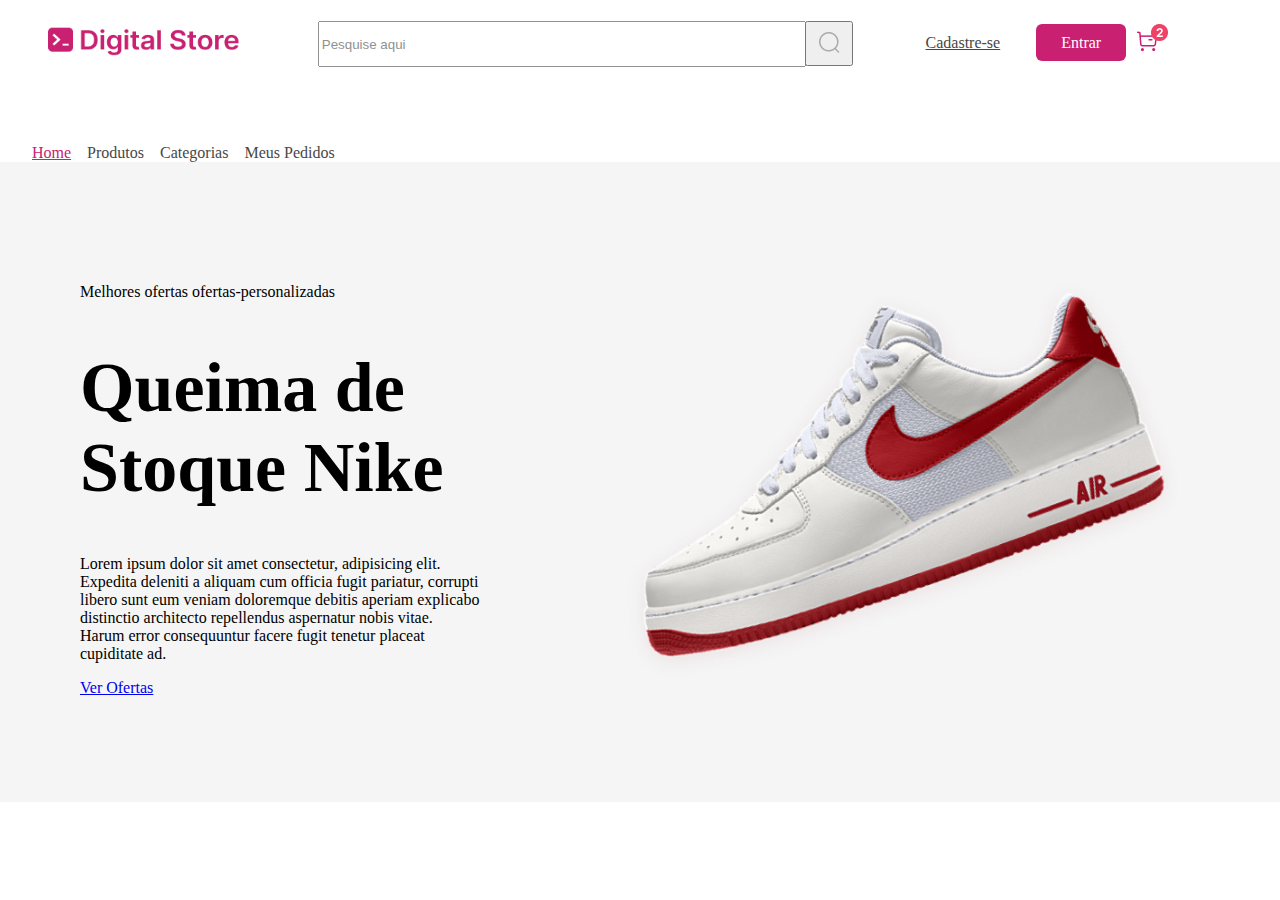
==== index.html @ c4abbe59 "primeiro commit" ====
<!DOCTYPE html>
<html lang="pt-br">
<head>
    <meta charset="UTF-8">
    <meta name="viewport" content="width=device-width, initial-scale=1.0">
    <title>Document</title>
    <link rel="stylesheet" href="style.css">
    <header>
        <section id="section-header">
            <img src="imagens/logo.png" alt="img" id="logo">
          <div id="barra-de-pesquisa">
              <input  id="barra-pesquisa"
              type="text" 
              class="search-bar" 
              placeholder  ="Pesquise aqui" 
              name="search" >
          <button id="btn-lupa" type="submit"><img src="imagens/Search.png" alt="lupa" id="lupa"></button>
          </div>
            <div id="buttons-menu">
                <a href="#" id="menu">Cadastre-se</a>
                <a href="#" id="menuenter">Entrar</a>
            </div>
            <a href="#" id="carrinho-link" target="_blank"><img src="imagens/Group 53581.png" alt="imagemcarrinho" id="imgcarrinho"></a>
        </section>
        <div id="categorias-header">
            <a href="#" id="categoriahome">Home</a>
            <a href="#" id="categorias">Produtos</a>
            <a href="#" id="categorias">Categorias</a>
            <a href="#" id="categorias">Meus Pedidos</a>
        </div>

    </header>
    <main>
       <div id="oferta-completa">
        
           <section id="main-section">
                   <div id="texts-main">
                       <p id="ofertas-personalizadas">Melhores ofertas ofertas-personalizadas</p>
                       <h1 id="Queima-de-estoque">Queima de Stoque Nike </h1>
                       <p id="descricao-queima">
       Lorem ipsum dolor sit amet consectetur, adipisicing elit. Expedita deleniti a aliquam cum officia fugit pariatur, corrupti libero sunt eum veniam doloremque debitis aperiam explicabo distinctio architecto repellendus aspernatur nobis vitae. Harum error consequuntur facere fugit tenetur placeat cupiditate ad.
                       </p>
                       <a href="#" id="link-oferta">Ver Ofertas</a>
                   </div>
               </section>
               <div id="imagem-tenis">
   
                   <img id="img-sapato" src="imagens/White-Sneakers-PNG-Clipart 1 (2).png" alt="img-sapato">
               </div>
       </div>

    </main>
    <footer>

    </footer>

</head>
<body>
    
</body>
</html>
---- style.css ----
body{
    margin: 0%;
    box-sizing: border-box;
    padding: 0%;
}
header{
   background-color:rgba(255, 255, 255, 1);
}
#section-header{
display: flex;
justify-content: space-between;
height: 6rem;
padding-top: 1.5rem;
padding-bottom: 1.5rem;
padding-left: 3rem;
padding-right: 3rem;
}
#logo{
    width: 12rem;
    height: 2rem;
}
#buttons-menu{
position: relative;
top: 10px;
}
#menu{
color: rgba(71, 71, 71, 1);
padding-right:2rem ;
}
#menu:hover{
    text-decoration: underline;
}
#menuenter{
    text-decoration: none;
    color:white;
    background-color: rgba(201, 32, 113, 1);
    padding-top: 10px;
    padding-bottom: 10px;
    padding-left: 25px;
    padding-right: 25px;
    border-radius: 6px;
}
#carrinho-link{
    position: relative;
    right: 4rem;
}
#barra-de-pequisa{
    color:rgba(71, 71, 71, 1);
    opacity: 60%;
}
#barra-pesquisa{
    height: 2.5rem;
    width: 30rem;
  opacity: 0.8;
    position: relative;
    bottom: 8px;
    left: 5px;
    color: rgba(71, 71, 71, 1);
}
#btn-lupa{
    height: 2.8rem;
    width: 3rem;
    position: relative;
    bottom: 3px;
    color: rgba(71, 71, 71, 1);
}
#categorias-header{
display: flex;
justify-content: flex-start;
padding-left: 2rem;
}
#categorias{
    padding-left: 1rem;
    text-decoration: none;
    color: rgba(71, 71, 71, 1);
}
#categorias:hover{
    text-decoration: underline;
}
#categoriahome{
    color: rgba(201, 32, 113, 1);
    text-shadow: 1px 1px 1px 10px;
}
#oferta-completa{
    background-color: rgba(245, 245, 245, 1);
    display: flex;
    justify-content: space-between;
    align-items: center;
  
}
#main-section{
    
padding-left: 5rem;




}
#texts-main{

}
#ofertas-personalizadas{

}
#Queima-de-estoque{
font-size: 70px;
}
#descricao-queima{

}
#link-oferta{

}
#imagem-tenis{
    display: flex;
    align-items: center;

}
#img-sapato{
    width: 50rem;
    height: 40rem;
   

}
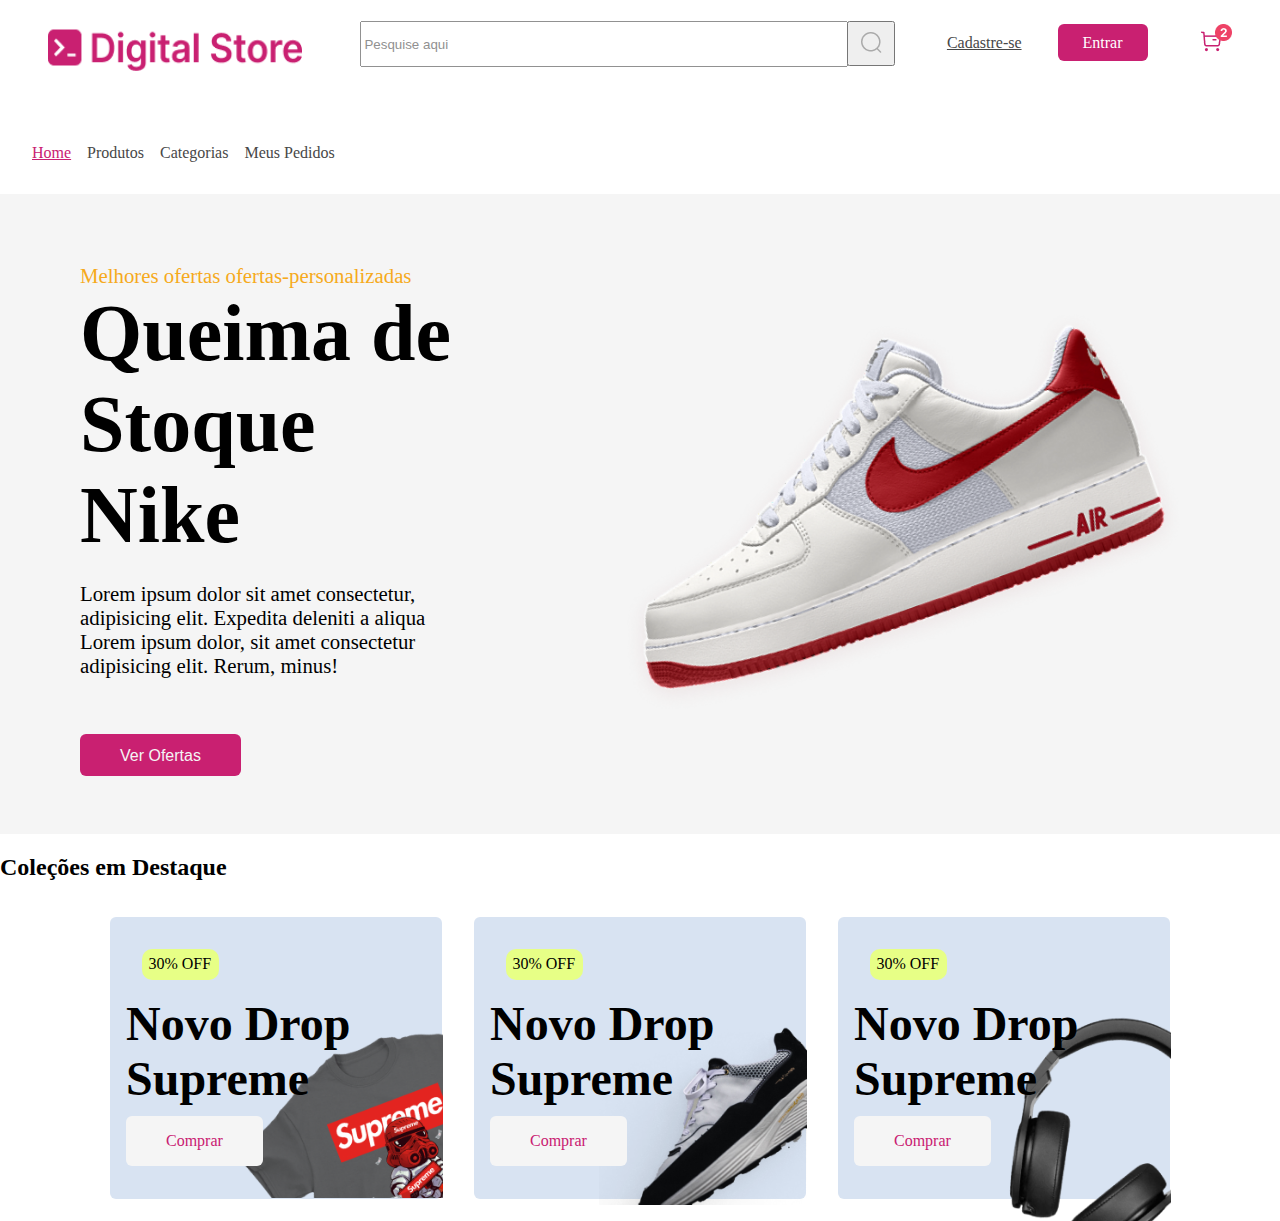
==== commit 0c498b61: "comeceia colecao" ====
--- a/index.html
+++ b/index.html
@@ -38,17 +38,39 @@
                        <p id="ofertas-personalizadas">Melhores ofertas ofertas-personalizadas</p>
                        <h1 id="Queima-de-estoque">Queima de Stoque Nike </h1>
                        <p id="descricao-queima">
-       Lorem ipsum dolor sit amet consectetur, adipisicing elit. Expedita deleniti a aliquam cum officia fugit pariatur, corrupti libero sunt eum veniam doloremque debitis aperiam explicabo distinctio architecto repellendus aspernatur nobis vitae. Harum error consequuntur facere fugit tenetur placeat cupiditate ad.
+       Lorem ipsum dolor sit amet consectetur, adipisicing elit. Expedita deleniti a aliqua Lorem ipsum dolor, sit amet consectetur adipisicing elit. Rerum, minus!
                        </p>
                        <a href="#" id="link-oferta">Ver Ofertas</a>
                    </div>
-               </section>
-               <div id="imagem-tenis">
+                   <div id="imagem-tenis">
+            </section>
    
                    <img id="img-sapato" src="imagens/White-Sneakers-PNG-Clipart 1 (2).png" alt="img-sapato">
                </div>
        </div>
-
+       <h2 id="colecao-em-destaque">Coleções em Destaque</h2>
+       <section id="colecao">
+        <div id="descontos">
+            <div id="tipos-de-roupas">
+                <p id="porc-desconto">30% OFF</p>
+                <h2 id="name-shirt">Novo Drop Supreme</h2>
+                <a href="#" id="comprar">Comprar</a>
+                <img src="imagens/star-wars-storm-trooper-supreme-shirts-supreme-t-shirt-snoopy-clothing-apparel-t-shirt-text-transparent-png-616696 1 (4).png" alt="imagemroupa" id="img-shirt">
+            </div>
+            <div id="tipos-de-roupas">
+                <p id="porc-desconto">30% OFF</p>
+                <h2 id="name-shirt">Novo Drop Supreme</h2>
+                <a href="#" id="comprar">Comprar</a>
+                <img src="imagens/ddd 1 (2).png" alt="imagemroupa" id="img-shirt">
+            </div>
+            <div id="tipos-de-roupas">
+                <p id="porc-desconto">30% OFF</p>
+                <h2 id="name-shirt">Novo Drop Supreme</h2>
+                <a href="#" id="comprar">Comprar</a>
+                <img src="imagens/d9db11953a2d185d37246bb1f500c957 1 (2).png" alt="imagemroupa" id="img-shirt">
+            </div>
+        </div>
+       </section>
     </main>
     <footer>
 
--- a/style.css
+++ b/style.css
@@ -1,7 +1,8 @@
 body{
-    margin: 0%;
+   
     box-sizing: border-box;
     padding: 0%;
+    margin: 0%;
 }
 header{
    background-color:rgba(255, 255, 255, 1);
@@ -16,8 +17,8 @@
 padding-right: 3rem;
 }
 #logo{
-    width: 12rem;
-    height: 2rem;
+    width: 16rem;
+    height: 3rem;
 }
 #buttons-menu{
 position: relative;
@@ -41,8 +42,7 @@
     border-radius: 6px;
 }
 #carrinho-link{
-    position: relative;
-    right: 4rem;
+    
 }
 #barra-de-pequisa{
     color:rgba(71, 71, 71, 1);
@@ -73,6 +73,7 @@
     padding-left: 1rem;
     text-decoration: none;
     color: rgba(71, 71, 71, 1);
+    padding-bottom: 2rem;
 }
 #categorias:hover{
     text-decoration: underline;
@@ -80,45 +81,124 @@
 #categoriahome{
     color: rgba(201, 32, 113, 1);
     text-shadow: 1px 1px 1px 10px;
+    padding-bottom: 2rem;
 }
 #oferta-completa{
     background-color: rgba(245, 245, 245, 1);
     display: flex;
     justify-content: space-between;
     align-items: center;
-  
-}
-#main-section{
-    
+}
+#main-section{ 
 padding-left: 5rem;
-
-
-
-
 }
 #texts-main{
-
 }
 #ofertas-personalizadas{
-
+padding: 0%;
+margin-top: 0%;
+margin-bottom: 0;
+color: rgba(246, 170, 28, 1);
+letter-spacing: 0.75;
+font-size: 1.3rem;
 }
 #Queima-de-estoque{
-font-size: 70px;
+font-size: 5rem;
+padding: 0%;
+margin-top: 0%;
+margin-bottom: 0;
 }
 #descricao-queima{
-
+padding-bottom: 3rem;
+font-size: 1.3rem;
 }
 #link-oferta{
-
+text-decoration: none;
+color: rgba(245, 245, 245, 1);
+background-color: rgba(201, 32, 113, 1);
+padding-top: 0.8rem;
+padding-bottom: 0.8rem;
+padding-left: 2.5rem;
+padding-right: 2.5rem;
+border-radius: 6px;
+font-family:'Franklin Gothic Medium', 'Arial Narrow', Arial, sans-serif;
 }
 #imagem-tenis{
     display: flex;
     align-items: center;
-
 }
 #img-sapato{
     width: 50rem;
     height: 40rem;
-   
-
-}
+}
+#colecao-em-destaque{
+  background-color:rgba(255, 255, 255, 1);;
+ 
+  flex-direction: row;
+  
+
+}
+#colecao{
+display: flex;
+justify-content: center;
+flex-direction: row;
+}
+#descontos{
+    display: flex;
+    justify-content: center;
+
+}
+#tipos-de-roupas{
+    display: flex;
+    justify-content: start;
+    
+    background-color: rgba(216, 227, 242, 1);
+    flex-wrap: wrap;
+    border-radius: 6px;
+    margin: 1rem;
+    padding: 1rem;
+    width: 300px;
+    height: 250px;
+}
+#porc-desconto{
+display: flex;
+justify-content: flex-start;
+margin-left: 1rem;
+width:5vw;
+background-color: rgba(231, 255, 134, 1);
+padding: 0.4rem;
+border-radius: 10px;
+
+
+}
+#name-shirt{
+    margin-top: 0;
+    margin-bottom: 0;
+font-size: 3rem;
+flex-wrap: wrap;
+padding-bottom: 10px;
+z-index: 1;
+}
+#img-shirt{
+display: flex;
+width: 13rem;
+margin: 0%;
+position: relative;
+bottom: 11rem;
+left: 6.8rem;
+z-index: 0;
+}
+#comprar{
+    background-color: rgba(245, 245, 245, 1);
+color: rgba(201, 32, 113, 1);
+padding-top: 1rem;
+padding-bottom: 1rem;
+padding-left: 2.5rem;
+padding-right: 2.5rem;
+border-radius: 6px;
+margin-top: 0;
+text-decoration: none;
+margin: 0%;
+z-index: 1;
+}
+
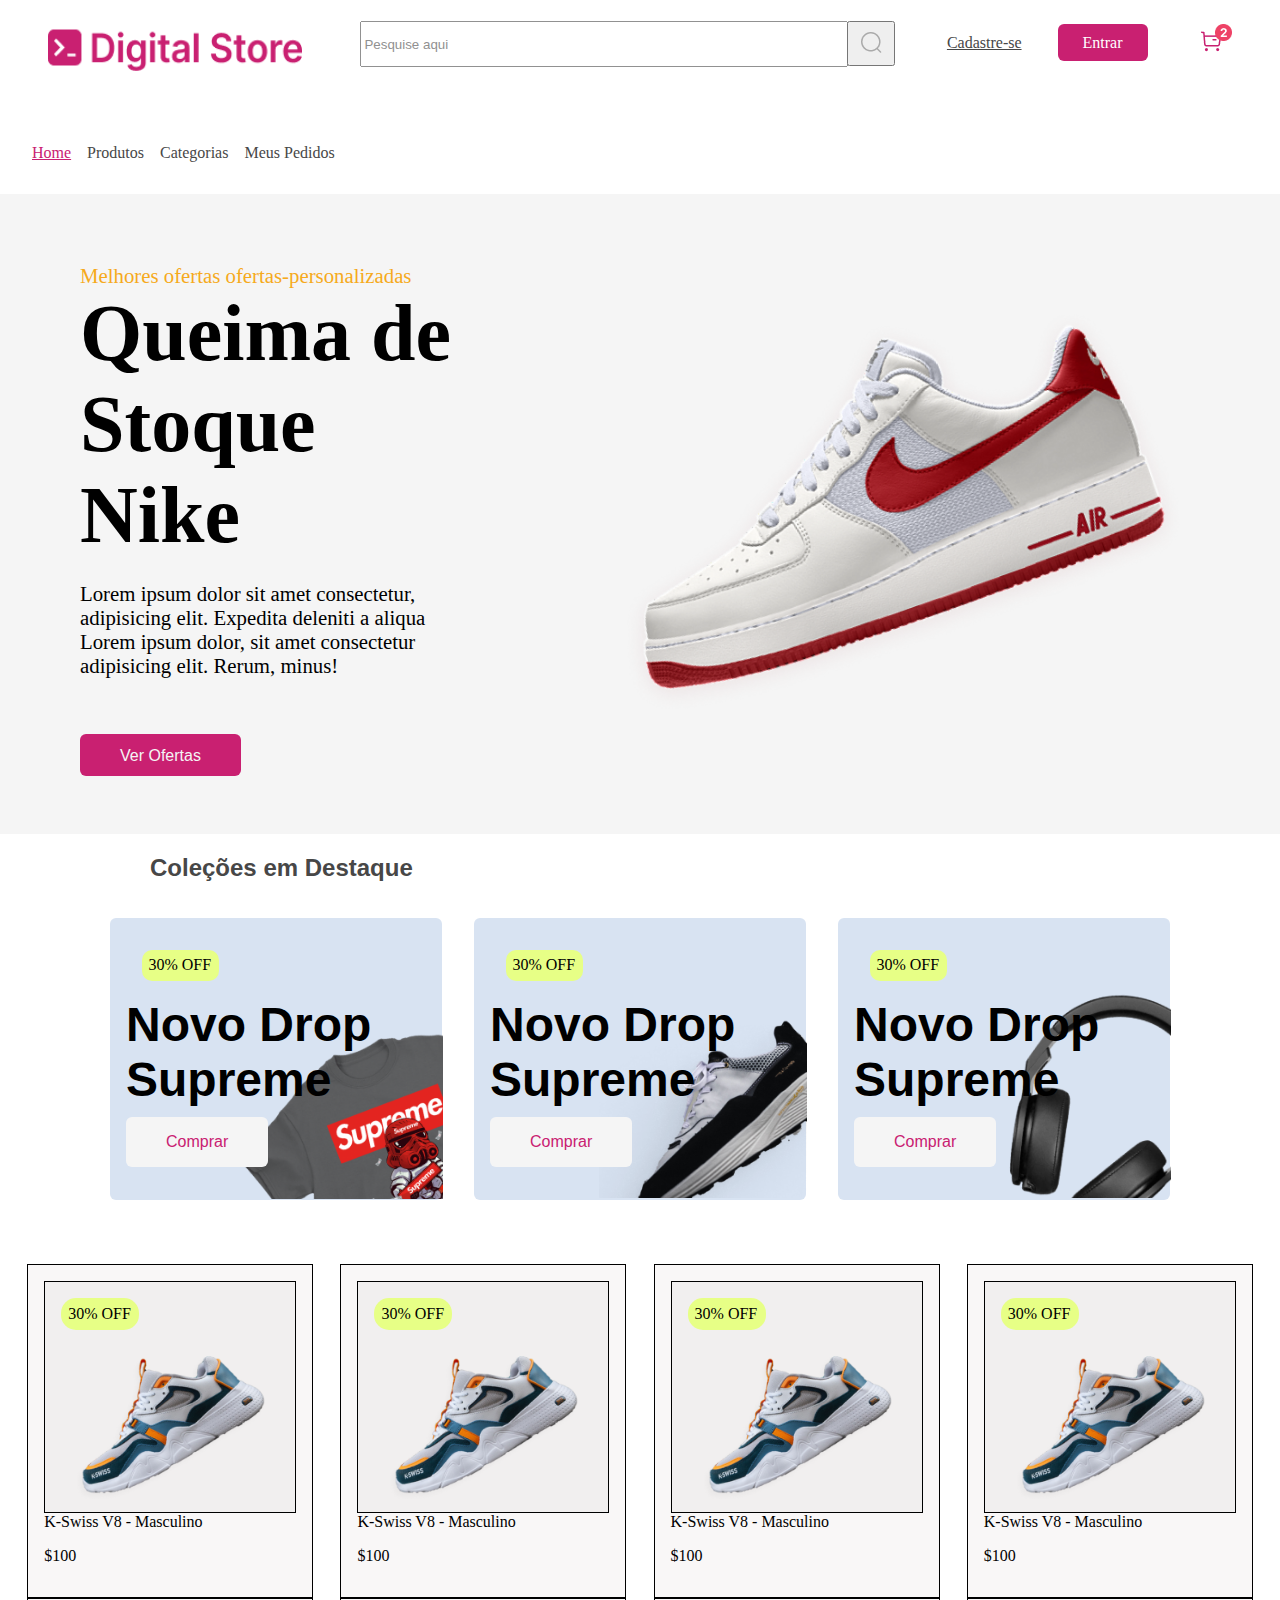
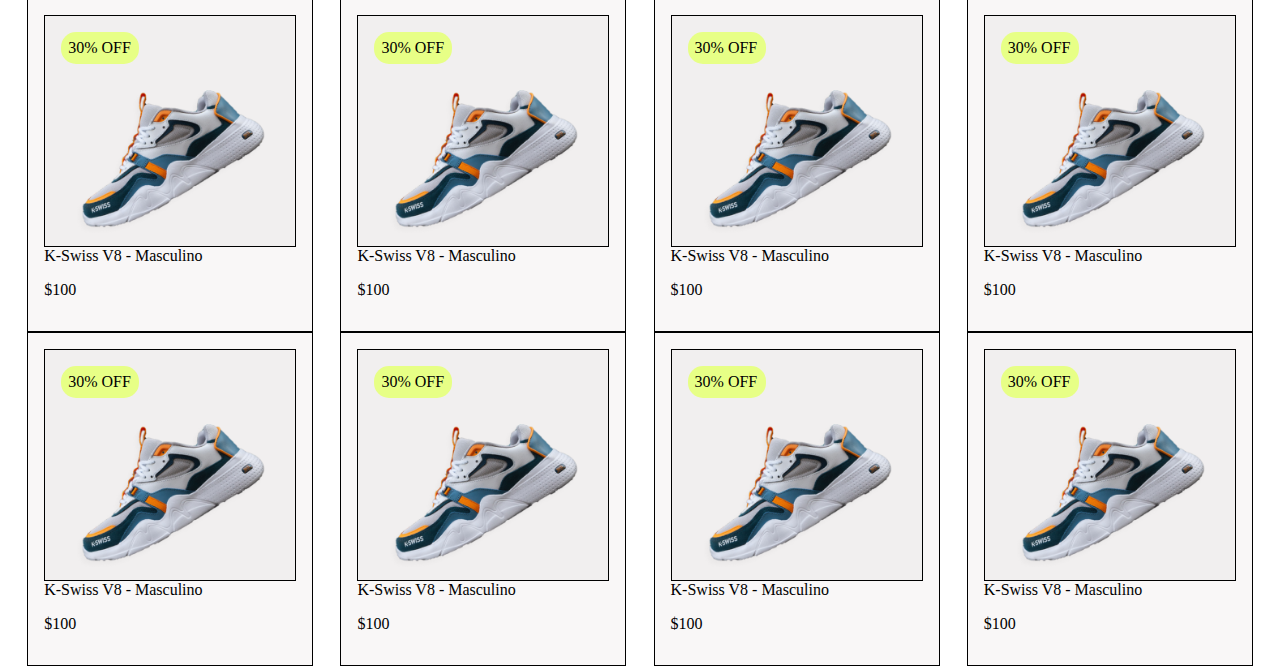
==== commit 73849311: "products" ====
--- a/index.html
+++ b/index.html
@@ -61,16 +61,208 @@
                 <p id="porc-desconto">30% OFF</p>
                 <h2 id="name-shirt">Novo Drop Supreme</h2>
                 <a href="#" id="comprar">Comprar</a>
-                <img src="imagens/ddd 1 (2).png" alt="imagemroupa" id="img-shirt">
+                <img src="imagens/ddd 1 (2).png" alt="imagemroupa" id="img-calcado">
             </div>
             <div id="tipos-de-roupas">
                 <p id="porc-desconto">30% OFF</p>
                 <h2 id="name-shirt">Novo Drop Supreme</h2>
                 <a href="#" id="comprar">Comprar</a>
-                <img src="imagens/d9db11953a2d185d37246bb1f500c957 1 (2).png" alt="imagemroupa" id="img-shirt">
-            </div>
-        </div>
-       </section>
+                <img src="imagens/d9db11953a2d185d37246bb1f500c957 1 (2).png" alt="imagemroupa" id="img-fone">
+            </div>
+        </div>
+    </section>
+ <section id="produtos">
+    <div id="produto-individual">
+
+        <div id="sapato">
+            <p id="valor-desconto">30% OFF</p>
+            <a href="#" id="link-sapato">
+                <div id="enquadramento-sapato">
+                    <img src="imagens/Layer 1aa 2.png" alt="imgsapa" id="img-calcados"></a>
+                </div>
+        </div>
+        <div id="descricao-produto">
+            K-Swiss V8 - Masculino
+
+        </div>
+        <p id="price-produto">$100</p>
+    </div>
+    <div id="produto-individual">
+
+        <div id="sapato">
+            <p id="valor-desconto">30% OFF</p>
+            <a href="#" id="link-sapato">
+                <div id="enquadramento-sapato">
+                    <img src="imagens/Layer 1aa 2.png" alt="imgsapa" id="img-calcados"></a>
+                </div>
+        </div>
+        <div id="descricao-produto">
+            K-Swiss V8 - Masculino
+
+        </div>
+        <p id="price-produto">$100</p>
+    </div>
+    <div id="produto-individual">
+
+        <div id="sapato">
+            <p id="valor-desconto">30% OFF</p>
+            <a href="#" id="link-sapato">
+            <div id="enquadramento-sapato">
+                <img src="imagens/Layer 1aa 2.png" alt="imgsapa" id="img-calcados"></a>
+            </div>
+               
+        </div>
+        <div id="descricao-produto">
+            K-Swiss V8 - Masculino
+
+        </div>
+        <p id="price-produto">$100</p>
+    </div>
+    <div id="produto-individual">
+
+        <div id="sapato">
+            <p id="valor-desconto">30% OFF</p>
+            <a href="#" id="link-sapato">
+                <div id="enquadramento-sapato">
+                    <img src="imagens/Layer 1aa 2.png" alt="imgsapa" id="img-calcados"></a>
+                </div>
+        </div>
+        <div id="descricao-produto">
+            K-Swiss V8 - Masculino
+
+        </div>
+        <p id="price-produto">$100</p>
+    </div>
+ </section>
+ <section id="produtos">
+    <div id="produto-individual">
+
+        <div id="sapato">
+            <p id="valor-desconto">30% OFF</p>
+            <a href="#" id="link-sapato">
+                <div id="enquadramento-sapato">
+                    <img src="imagens/Layer 1aa 2.png" alt="imgsapa" id="img-calcados"></a>
+                </div>
+        </div>
+        <div id="descricao-produto">
+            K-Swiss V8 - Masculino
+
+        </div>
+        <p id="price-produto">$100</p>
+    </div>
+    <div id="produto-individual">
+
+        <div id="sapato">
+            <p id="valor-desconto">30% OFF</p>
+            <a href="#" id="link-sapato">
+                <div id="enquadramento-sapato">
+                    <img src="imagens/Layer 1aa 2.png" alt="imgsapa" id="img-calcados"></a>
+                </div>
+        </div>
+        <div id="descricao-produto">
+            K-Swiss V8 - Masculino
+
+        </div>
+        <p id="price-produto">$100</p>
+    </div>
+    <div id="produto-individual">
+
+        <div id="sapato">
+            <p id="valor-desconto">30% OFF</p>
+            <a href="#" id="link-sapato">
+            <div id="enquadramento-sapato">
+                <img src="imagens/Layer 1aa 2.png" alt="imgsapa" id="img-calcados"></a>
+            </div>
+               
+        </div>
+        <div id="descricao-produto">
+            K-Swiss V8 - Masculino
+
+        </div>
+        <p id="price-produto">$100</p>
+    </div>
+    <div id="produto-individual">
+
+        <div id="sapato">
+            <p id="valor-desconto">30% OFF</p>
+            <a href="#" id="link-sapato">
+                <div id="enquadramento-sapato">
+                    <img src="imagens/Layer 1aa 2.png" alt="imgsapa" id="img-calcados"></a>
+                </div>
+        </div>
+        <div id="descricao-produto">
+            K-Swiss V8 - Masculino
+
+        </div>
+        <p id="price-produto">$100</p>
+    </div>
+ </section>
+ <section id="produtos">
+    <div id="produto-individual">
+
+        <div id="sapato">
+            <p id="valor-desconto">30% OFF</p>
+            <a href="#" id="link-sapato">
+                <div id="enquadramento-sapato">
+                    <img src="imagens/Layer 1aa 2.png" alt="imgsapa" id="img-calcados"></a>
+                </div>
+        </div>
+        <div id="descricao-produto">
+            K-Swiss V8 - Masculino
+
+        </div>
+        <p id="price-produto">$100</p>
+    </div>
+    <div id="produto-individual">
+
+        <div id="sapato">
+            <p id="valor-desconto">30% OFF</p>
+            <a href="#" id="link-sapato">
+                <div id="enquadramento-sapato">
+                    <img src="imagens/Layer 1aa 2.png" alt="imgsapa" id="img-calcados"></a>
+                </div>
+        </div>
+        <div id="descricao-produto">
+            K-Swiss V8 - Masculino
+
+        </div>
+        <p id="price-produto">$100</p>
+    </div>
+    <div id="produto-individual">
+
+        <div id="sapato">
+            <p id="valor-desconto">30% OFF</p>
+            <a href="#" id="link-sapato">
+            <div id="enquadramento-sapato">
+                <img src="imagens/Layer 1aa 2.png" alt="imgsapa" id="img-calcados"></a>
+            </div>
+               
+        </div>
+        <div id="descricao-produto">
+            K-Swiss V8 - Masculino
+
+        </div>
+        <p id="price-produto">$100</p>
+    </div>
+    <div id="produto-individual">
+
+        <div id="sapato">
+            <p id="valor-desconto">30% OFF</p>
+            <a href="#" id="link-sapato">
+                <div id="enquadramento-sapato">
+                    <img src="imagens/Layer 1aa 2.png" alt="imgsapa" id="img-calcados"></a>
+                </div>
+        </div>
+        <div id="descricao-produto">
+            K-Swiss V8 - Masculino
+
+        </div>
+        <p id="price-produto">$100</p>
+    </div>
+ </section>
+ 
+ 
+       
     </main>
     <footer>
 
--- a/style.css
+++ b/style.css
@@ -133,25 +133,26 @@
 }
 #colecao-em-destaque{
   background-color:rgba(255, 255, 255, 1);;
- 
-  flex-direction: row;
-  
-
+padding-left: 150px;
+font-family: sans-serif;
+color: rgba(71, 71, 71, 1);
 }
 #colecao{
 display: flex;
 justify-content: center;
 flex-direction: row;
+flex-wrap: wrap;
+padding-bottom: 3rem;
 }
 #descontos{
     display: flex;
     justify-content: center;
+    flex-wrap: wrap;
 
 }
 #tipos-de-roupas{
     display: flex;
     justify-content: start;
-    
     background-color: rgba(216, 227, 242, 1);
     flex-wrap: wrap;
     border-radius: 6px;
@@ -169,7 +170,6 @@
 padding: 0.4rem;
 border-radius: 10px;
 
-
 }
 #name-shirt{
     margin-top: 0;
@@ -178,6 +178,7 @@
 flex-wrap: wrap;
 padding-bottom: 10px;
 z-index: 1;
+font-family: sans-serif;
 }
 #img-shirt{
 display: flex;
@@ -187,6 +188,24 @@
 bottom: 11rem;
 left: 6.8rem;
 z-index: 0;
+}
+#img-calcado{
+    display: flex;
+    width: 13rem;
+    margin: 0%;
+    position: relative;
+    bottom: 11.5rem;
+    left: 6.8rem;
+    z-index: 0;
+}
+#img-fone{
+    display: flex;
+    width: 13rem;
+    margin: 0%;
+    position: relative;
+    bottom: 12.5rem;
+    left: 6.8rem;
+    z-index: 0;
 }
 #comprar{
     background-color: rgba(245, 245, 245, 1);
@@ -200,5 +219,55 @@
 text-decoration: none;
 margin: 0%;
 z-index: 1;
-}
-
+font-family: sans-serif;
+}
+#produtos{
+display: flex;
+justify-content: space-evenly;
+flex-wrap: wrap;
+}
+#valor-desconto{
+    margin: 0;
+   position: relative;
+   top: 1rem;
+   left: 1em;
+   background-color: rgba(231, 255, 134, 1);
+   width: 5vw;
+   padding: 7px;
+   border-radius: 15px;
+}
+#produto-individual{
+    background-color: rgb(249, 247, 247);
+    padding: 1rem;
+    border: 1px solid black;
+
+}
+#sapato{
+background-color:rgb(241, 239, 239);
+width:250px;
+height: 230px;
+border: 1px solid black;
+margin-top: 0%;
+
+}
+#link-sapato{
+
+}
+#img-calcados{
+width: 15rem;
+position: relative;
+right: 1rem;
+
+}
+#enquadramento-sapato{
+    display: flex;
+    justify-content: center;
+}
+#descricao-produto{
+
+}
+#price-produto{
+
+}
+
+
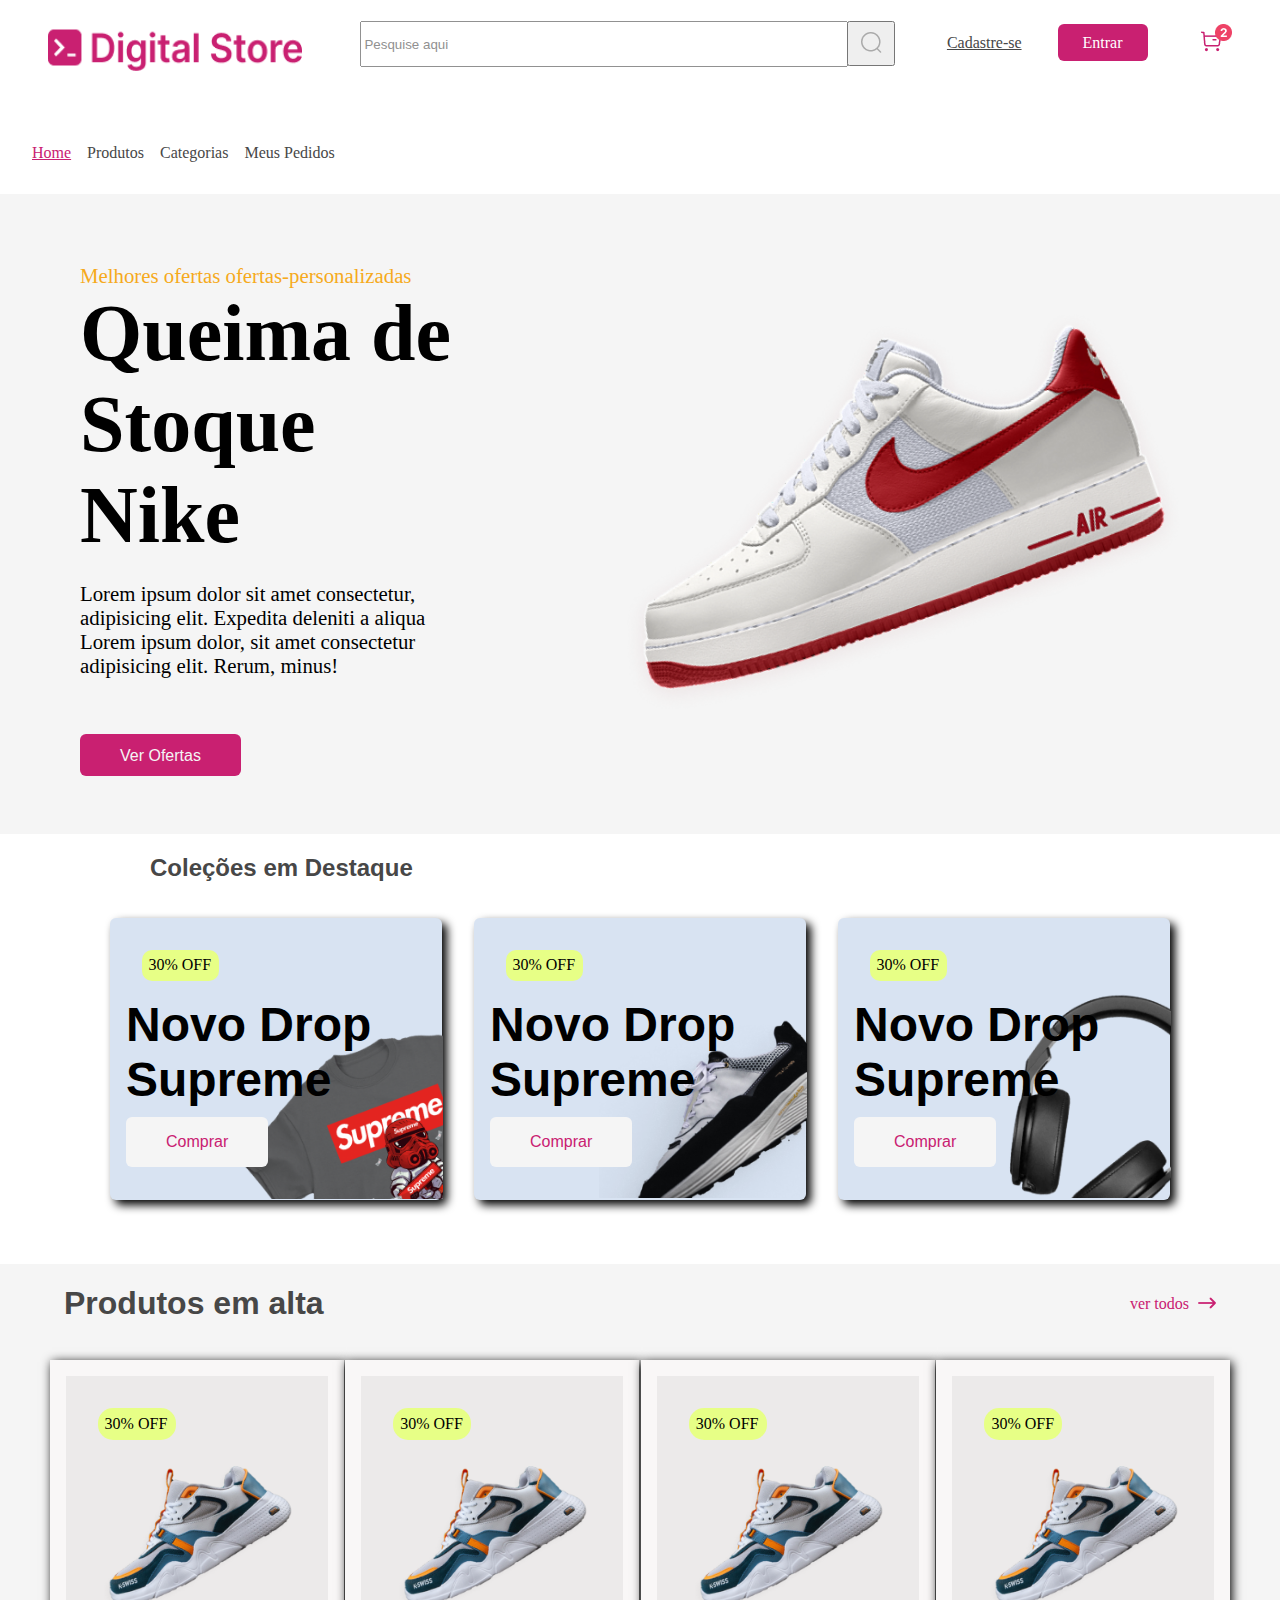
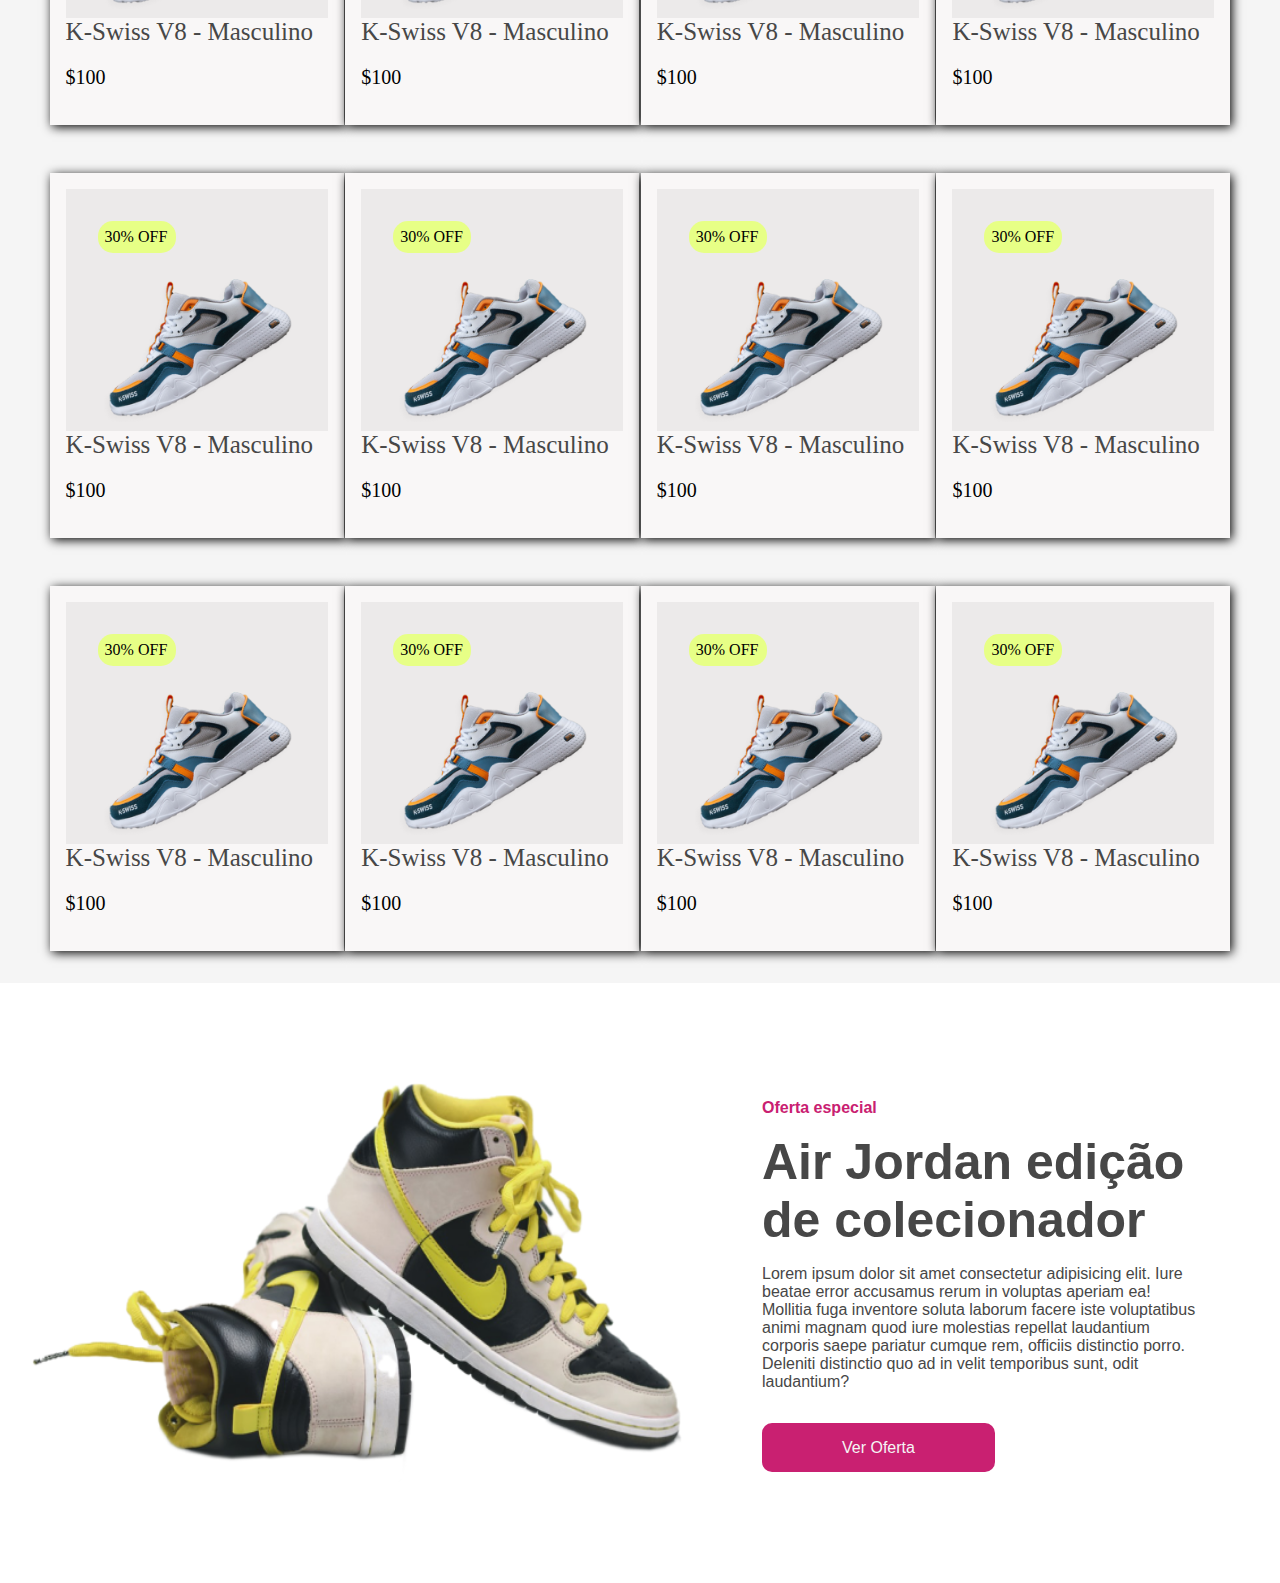
==== commit fbf5802b: "primera pagina feita" ====
--- a/index.html
+++ b/index.html
@@ -71,193 +71,223 @@
             </div>
         </div>
     </section>
+    <div id="envolve-produtos">
+
+        <div id="comeco-produtos">
+            
+            <h1 id="produtos-alta">Produtos em alta</h1>
+            <div id="outros-produtos">
+                
+                <a href="#" id="ver-todos">ver todos</a>
+                <a href="#" id="seta-img">
+                    <img src="imagens/Line.png" alt="seta" id="seta">
+                </a>  
+            </div>
+        </div>
  <section id="produtos">
-    <div id="produto-individual">
-
-        <div id="sapato">
-            <p id="valor-desconto">30% OFF</p>
-            <a href="#" id="link-sapato">
-                <div id="enquadramento-sapato">
-                    <img src="imagens/Layer 1aa 2.png" alt="imgsapa" id="img-calcados"></a>
-                </div>
-        </div>
-        <div id="descricao-produto">
-            K-Swiss V8 - Masculino
-
-        </div>
-        <p id="price-produto">$100</p>
-    </div>
-    <div id="produto-individual">
-
-        <div id="sapato">
-            <p id="valor-desconto">30% OFF</p>
-            <a href="#" id="link-sapato">
-                <div id="enquadramento-sapato">
-                    <img src="imagens/Layer 1aa 2.png" alt="imgsapa" id="img-calcados"></a>
-                </div>
-        </div>
-        <div id="descricao-produto">
-            K-Swiss V8 - Masculino
-
-        </div>
-        <p id="price-produto">$100</p>
-    </div>
-    <div id="produto-individual">
-
-        <div id="sapato">
-            <p id="valor-desconto">30% OFF</p>
-            <a href="#" id="link-sapato">
-            <div id="enquadramento-sapato">
+    
+    <div id="produto-individual">
+
+        <div id="sapato">
+            <p id="valor-desconto">30% OFF</p>
+            <a href="#" id="link-sapato">
+                <div id="enquadramento-sapato">
+                    <img src="imagens/Layer 1aa 2.png" alt="imgsapa" id="img-calcados"></a>
+                </div>
+            </div>
+            <div id="descricao-produto">
+                K-Swiss V8 - Masculino
+                
+            </div>
+            <p id="price-produto">$100</p>
+        </div>
+    <div id="produto-individual">
+        
+        <div id="sapato">
+            <p id="valor-desconto">30% OFF</p>
+            <a href="#" id="link-sapato">
+                <div id="enquadramento-sapato">
+                    <img src="imagens/Layer 1aa 2.png" alt="imgsapa" id="img-calcados"></a>
+                </div>
+        </div>
+        <div id="descricao-produto">
+            K-Swiss V8 - Masculino
+            
+        </div>
+        <p id="price-produto">$100</p>
+    </div>
+    <div id="produto-individual">
+
+        <div id="sapato">
+            <p id="valor-desconto">30% OFF</p>
+            <a href="#" id="link-sapato">
+                <div id="enquadramento-sapato">
                 <img src="imagens/Layer 1aa 2.png" alt="imgsapa" id="img-calcados"></a>
             </div>
-               
-        </div>
-        <div id="descricao-produto">
-            K-Swiss V8 - Masculino
-
-        </div>
-        <p id="price-produto">$100</p>
-    </div>
-    <div id="produto-individual">
-
-        <div id="sapato">
-            <p id="valor-desconto">30% OFF</p>
-            <a href="#" id="link-sapato">
-                <div id="enquadramento-sapato">
-                    <img src="imagens/Layer 1aa 2.png" alt="imgsapa" id="img-calcados"></a>
-                </div>
-        </div>
-        <div id="descricao-produto">
-            K-Swiss V8 - Masculino
-
-        </div>
-        <p id="price-produto">$100</p>
-    </div>
+            
+        </div>
+        <div id="descricao-produto">
+            K-Swiss V8 - Masculino
+            
+        </div>
+        <p id="price-produto">$100</p>
+    </div>
+    <div id="produto-individual">
+
+        <div id="sapato">
+            <p id="valor-desconto">30% OFF</p>
+            <a href="#" id="link-sapato">
+                <div id="enquadramento-sapato">
+                    <img src="imagens/Layer 1aa 2.png" alt="imgsapa" id="img-calcados"></a>
+                </div>
+            </div>
+            <div id="descricao-produto">
+                K-Swiss V8 - Masculino
+                
+            </div>
+            <p id="price-produto">$100</p>
+        </div>
+    </section>
+    <section id="produtos">
+        <div id="produto-individual">
+            
+            <div id="sapato">
+                <p id="valor-desconto">30% OFF</p>
+                <a href="#" id="link-sapato">
+                    <div id="enquadramento-sapato">
+                        <img src="imagens/Layer 1aa 2.png" alt="imgsapa" id="img-calcados"></a>
+                    </div>
+                </div>
+        <div id="descricao-produto">
+            K-Swiss V8 - Masculino
+
+        </div>
+        <p id="price-produto">$100</p>
+    </div>
+    <div id="produto-individual">
+        
+        
+        <div id="sapato">
+            <p id="valor-desconto">30% OFF</p>
+            <a href="#" id="link-sapato">
+                <div id="enquadramento-sapato">
+                    <img src="imagens/Layer 1aa 2.png" alt="imgsapa" id="img-calcados"></a>
+                </div>
+        </div>
+        <div id="descricao-produto">
+            K-Swiss V8 - Masculino
+            
+        </div>
+        <p id="price-produto">$100</p>
+    </div>
+    <div id="produto-individual">
+        
+        <div id="sapato">
+            <p id="valor-desconto">30% OFF</p>
+            <a href="#" id="link-sapato">
+                <div id="enquadramento-sapato">
+                    <img src="imagens/Layer 1aa 2.png" alt="imgsapa" id="img-calcados"></a>
+                </div>
+                
+            </div>
+            <div id="descricao-produto">
+                K-Swiss V8 - Masculino
+                
+            </div>
+            <p id="price-produto">$100</p>
+        </div>
+        <div id="produto-individual">
+
+        <div id="sapato">
+            <p id="valor-desconto">30% OFF</p>
+            <a href="#" id="link-sapato">
+                <div id="enquadramento-sapato">
+                    <img src="imagens/Layer 1aa 2.png" alt="imgsapa" id="img-calcados"></a>
+                </div>
+            </div>
+            <div id="descricao-produto">
+                K-Swiss V8 - Masculino
+                
+            </div>
+            <p id="price-produto">$100</p>
+        </div>
+    </section>
+    <section id="produtos">
+        <div id="produto-individual">
+            
+            <div id="sapato">
+                <p id="valor-desconto">30% OFF</p>
+                <a href="#" id="link-sapato">
+                    <div id="enquadramento-sapato">
+                        <img src="imagens/Layer 1aa 2.png" alt="imgsapa" id="img-calcados"></a>
+                    </div>
+                </div>
+        <div id="descricao-produto">
+            K-Swiss V8 - Masculino
+
+        </div>
+        <p id="price-produto">$100</p>
+    </div>
+    <div id="produto-individual">
+        
+        <div id="sapato">
+            <p id="valor-desconto">30% OFF</p>
+            <a href="#" id="link-sapato">
+                <div id="enquadramento-sapato">
+                    <img src="imagens/Layer 1aa 2.png" alt="imgsapa" id="img-calcados"></a>
+                </div>
+            </div>
+            <div id="descricao-produto">
+                K-Swiss V8 - Masculino
+                
+            </div>
+            <p id="price-produto">$100</p>
+    </div>
+    <div id="produto-individual">
+        
+        <div id="sapato">
+            <p id="valor-desconto">30% OFF</p>
+            <a href="#" id="link-sapato">
+                <div id="enquadramento-sapato">
+                    <img src="imagens/Layer 1aa 2.png" alt="imgsapa" id="img-calcados"></a>
+                </div>
+                
+            </div>
+            <div id="descricao-produto">
+                K-Swiss V8 - Masculino
+                
+            </div>
+            <p id="price-produto">$100</p>
+        </div>
+        <div id="produto-individual">
+
+        <div id="sapato">
+            <p id="valor-desconto">30% OFF</p>
+            <a href="#" id="link-sapato">
+                <div id="enquadramento-sapato">
+                    <img src="imagens/Layer 1aa 2.png" alt="imgsapa" id="img-calcados"></a>
+                </div>
+            </div>
+            <div id="descricao-produto">
+                K-Swiss V8 - Masculino
+                
+            </div>
+            <p id="price-produto">$100</p>
+        </div>
  </section>
- <section id="produtos">
-    <div id="produto-individual">
-
-        <div id="sapato">
-            <p id="valor-desconto">30% OFF</p>
-            <a href="#" id="link-sapato">
-                <div id="enquadramento-sapato">
-                    <img src="imagens/Layer 1aa 2.png" alt="imgsapa" id="img-calcados"></a>
-                </div>
-        </div>
-        <div id="descricao-produto">
-            K-Swiss V8 - Masculino
-
-        </div>
-        <p id="price-produto">$100</p>
-    </div>
-    <div id="produto-individual">
-
-        <div id="sapato">
-            <p id="valor-desconto">30% OFF</p>
-            <a href="#" id="link-sapato">
-                <div id="enquadramento-sapato">
-                    <img src="imagens/Layer 1aa 2.png" alt="imgsapa" id="img-calcados"></a>
-                </div>
-        </div>
-        <div id="descricao-produto">
-            K-Swiss V8 - Masculino
-
-        </div>
-        <p id="price-produto">$100</p>
-    </div>
-    <div id="produto-individual">
-
-        <div id="sapato">
-            <p id="valor-desconto">30% OFF</p>
-            <a href="#" id="link-sapato">
-            <div id="enquadramento-sapato">
-                <img src="imagens/Layer 1aa 2.png" alt="imgsapa" id="img-calcados"></a>
-            </div>
-               
-        </div>
-        <div id="descricao-produto">
-            K-Swiss V8 - Masculino
-
-        </div>
-        <p id="price-produto">$100</p>
-    </div>
-    <div id="produto-individual">
-
-        <div id="sapato">
-            <p id="valor-desconto">30% OFF</p>
-            <a href="#" id="link-sapato">
-                <div id="enquadramento-sapato">
-                    <img src="imagens/Layer 1aa 2.png" alt="imgsapa" id="img-calcados"></a>
-                </div>
-        </div>
-        <div id="descricao-produto">
-            K-Swiss V8 - Masculino
-
-        </div>
-        <p id="price-produto">$100</p>
-    </div>
- </section>
- <section id="produtos">
-    <div id="produto-individual">
-
-        <div id="sapato">
-            <p id="valor-desconto">30% OFF</p>
-            <a href="#" id="link-sapato">
-                <div id="enquadramento-sapato">
-                    <img src="imagens/Layer 1aa 2.png" alt="imgsapa" id="img-calcados"></a>
-                </div>
-        </div>
-        <div id="descricao-produto">
-            K-Swiss V8 - Masculino
-
-        </div>
-        <p id="price-produto">$100</p>
-    </div>
-    <div id="produto-individual">
-
-        <div id="sapato">
-            <p id="valor-desconto">30% OFF</p>
-            <a href="#" id="link-sapato">
-                <div id="enquadramento-sapato">
-                    <img src="imagens/Layer 1aa 2.png" alt="imgsapa" id="img-calcados"></a>
-                </div>
-        </div>
-        <div id="descricao-produto">
-            K-Swiss V8 - Masculino
-
-        </div>
-        <p id="price-produto">$100</p>
-    </div>
-    <div id="produto-individual">
-
-        <div id="sapato">
-            <p id="valor-desconto">30% OFF</p>
-            <a href="#" id="link-sapato">
-            <div id="enquadramento-sapato">
-                <img src="imagens/Layer 1aa 2.png" alt="imgsapa" id="img-calcados"></a>
-            </div>
-               
-        </div>
-        <div id="descricao-produto">
-            K-Swiss V8 - Masculino
-
-        </div>
-        <p id="price-produto">$100</p>
-    </div>
-    <div id="produto-individual">
-
-        <div id="sapato">
-            <p id="valor-desconto">30% OFF</p>
-            <a href="#" id="link-sapato">
-                <div id="enquadramento-sapato">
-                    <img src="imagens/Layer 1aa 2.png" alt="imgsapa" id="img-calcados"></a>
-                </div>
-        </div>
-        <div id="descricao-produto">
-            K-Swiss V8 - Masculino
-
-        </div>
-        <p id="price-produto">$100</p>
+</div>
+ <section id="final-main">
+    <div id="finish">
+        <div id="img-jordan">
+            <img src="imagens/Laye 1.png" alt="imgjordam" id="jordan">
+            
+        </div>
+        <div id="descricao-jordan">
+            <p id="oferta-jordan"> <b> Oferta especial</b></p>
+            <h1 id="name-jordan">Air Jordan edição de colecionador</h1>
+            <p id="lorem-jordan">Lorem ipsum dolor sit amet consectetur adipisicing elit. Iure beatae error accusamus rerum in voluptas aperiam ea! Mollitia fuga inventore soluta laborum facere iste voluptatibus animi magnam quod iure molestias repellat laudantium corporis saepe pariatur cumque rem, officiis distinctio porro. Deleniti distinctio quo ad in velit temporibus sunt, odit laudantium?</p>
+            <a href="#" id="link-jordan">Ver Oferta</a>
+        </div>
     </div>
  </section>
  
--- a/style.css
+++ b/style.css
@@ -143,6 +143,7 @@
 flex-direction: row;
 flex-wrap: wrap;
 padding-bottom: 3rem;
+
 }
 #descontos{
     display: flex;
@@ -160,6 +161,7 @@
     padding: 1rem;
     width: 300px;
     height: 250px;
+    box-shadow: 5px 5px 10px;
 }
 #porc-desconto{
 display: flex;
@@ -221,10 +223,36 @@
 z-index: 1;
 font-family: sans-serif;
 }
+#envolve-produtos{
+    background-color: rgba(245, 245, 245, 1);
+}
 #produtos{
 display: flex;
 justify-content: space-evenly;
 flex-wrap: wrap;
+margin-left: 3rem;
+margin-right: 3rem;
+padding-bottom: 1rem;
+
+}
+#comeco-produtos{
+    display: flex;
+    margin-left: 4rem;
+    margin-right: 4rem;
+    justify-content: space-between;
+    align-items: center;
+
+}
+#ver-todos{
+    text-decoration:none ;
+    color: rgba(201, 32, 113, 1);
+    letter-spacing: 0.75;
+    margin-right: 5px;
+}
+#produtos-alta{
+    display: flex;
+    color: rgba(71, 71, 71, 1);
+    font-family: sans-serif;
 }
 #valor-desconto{
     margin: 0;
@@ -239,16 +267,18 @@
 #produto-individual{
     background-color: rgb(249, 247, 247);
     padding: 1rem;
-    border: 1px solid black;
+ box-shadow: 2px 2px 10px;
+    margin-top: 1rem;
+    margin-bottom: 1rem;
+  
 
 }
 #sapato{
-background-color:rgb(241, 239, 239);
-width:250px;
-height: 230px;
-border: 1px solid black;
+background-color: rgba(0, 0, 0, 0.05);
+width:230px;
+height: 210px;
 margin-top: 0%;
-
+padding: 1rem;
 }
 #link-sapato{
 
@@ -264,10 +294,67 @@
     justify-content: center;
 }
 #descricao-produto{
-
+color: rgba(71, 71, 71, 1);
+letter-spacing: 0.75;
+font-size: 25px;
 }
 #price-produto{
-
-}
-
-
+font-size: 20px;
+}
+#final-main{
+margin-left: 2rem;
+margin-right: 5rem;
+flex-wrap: wrap;
+height: 500px;
+margin-top: 100px;
+background-color: rgba(255, 255, 255, 1);
+}
+#finish{
+    display: flex;
+    justify-content: space-between;
+}
+#img-jordan{
+margin-right: 5rem;
+margin-left: 0%;
+}
+
+#jordan{
+z-index: 2;
+height: 400px;
+width: 650px;
+}
+#descricao-jordan{
+font-family: sans-serif;
+
+}
+#oferta-jordan{
+    color: rgba(201, 32, 113, 1);
+        font-family: sans-serif;
+        
+}
+#name-jordan{
+font-size: 50px;
+margin-top: 0;
+margin-bottom: 0;
+color: rgba(71, 71, 71, 1);
+}
+#lorem-jordan{
+color: rgba(71, 71, 71, 1);
+padding-bottom: 2rem;
+}
+#link-jordan{
+color: rgba(245, 245, 245, 1);
+background-color: rgba(201, 32, 113, 1);
+margin-top: 2rem;
+text-decoration: none;
+border-radius: 10px;
+padding-top: 1rem;
+padding-bottom: 1rem;
+padding-left: 5rem;
+padding-right: 5rem
+
+
+}
+
+
+
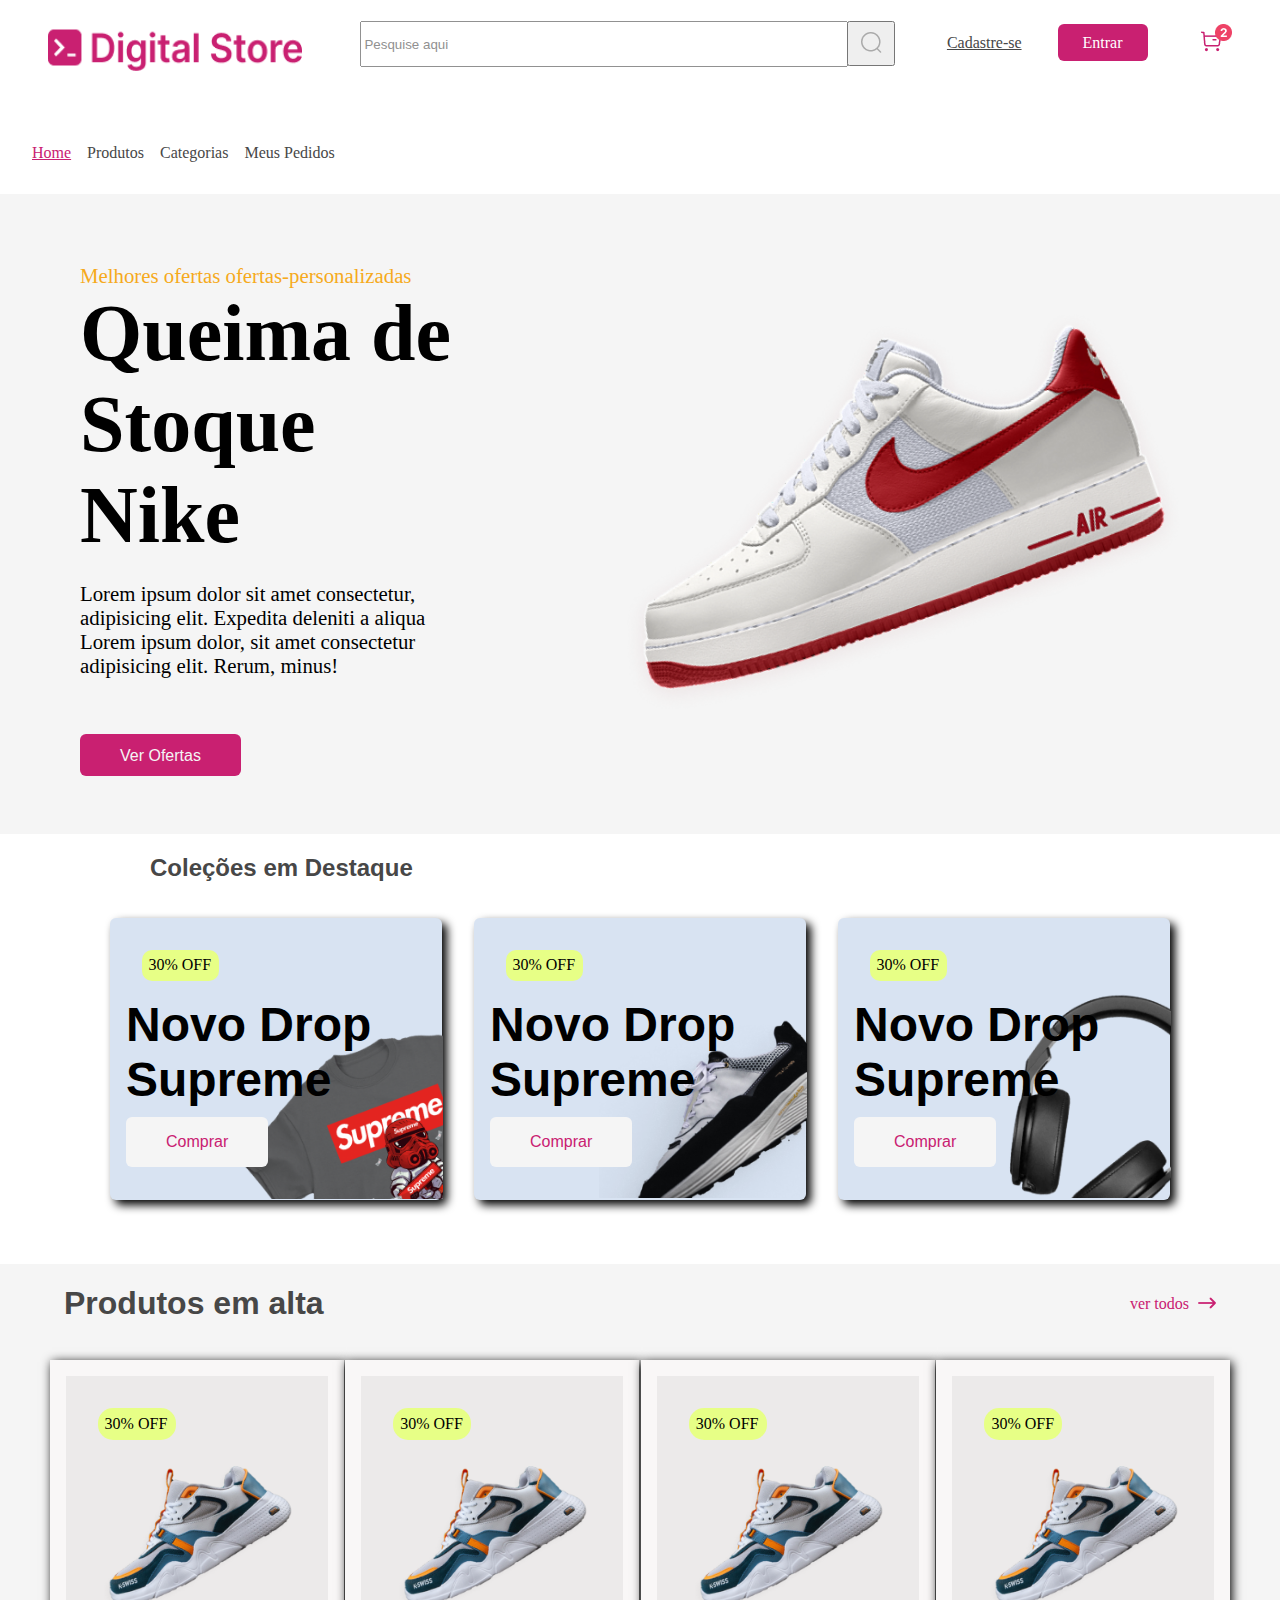
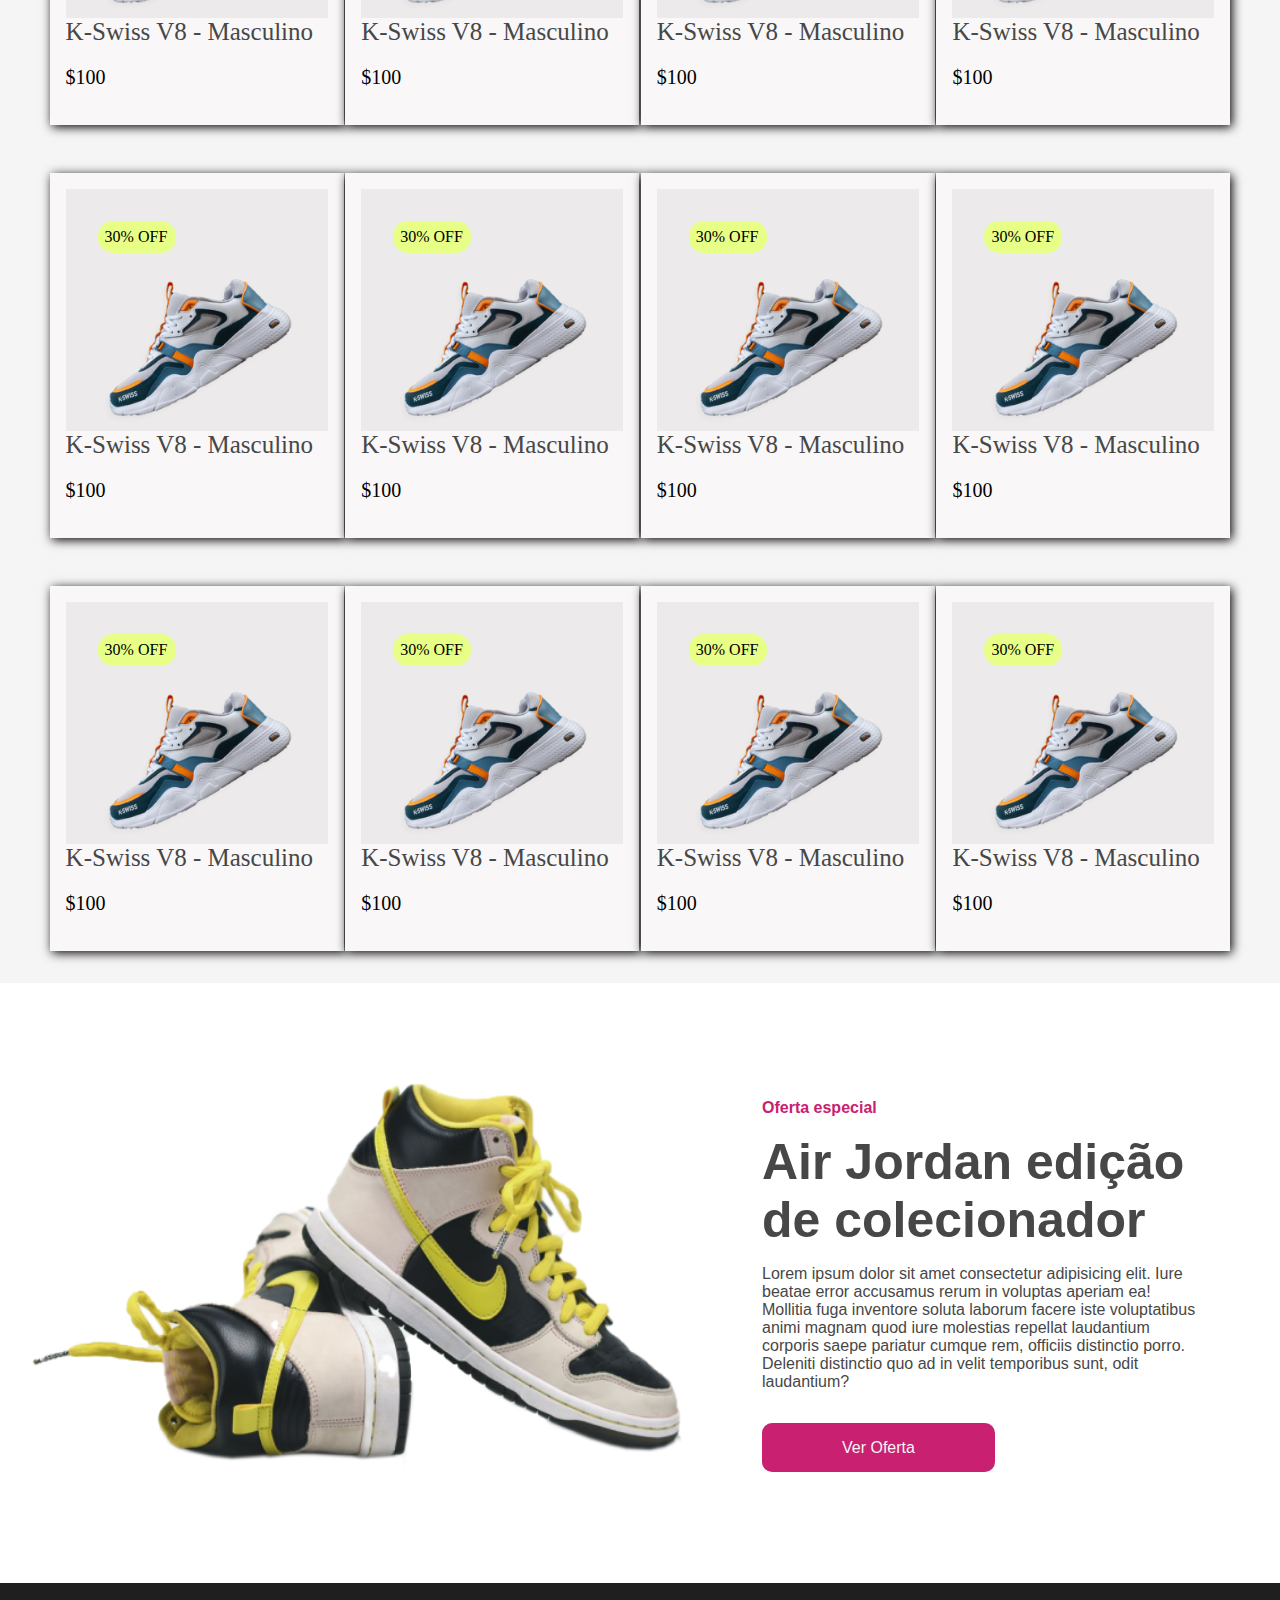
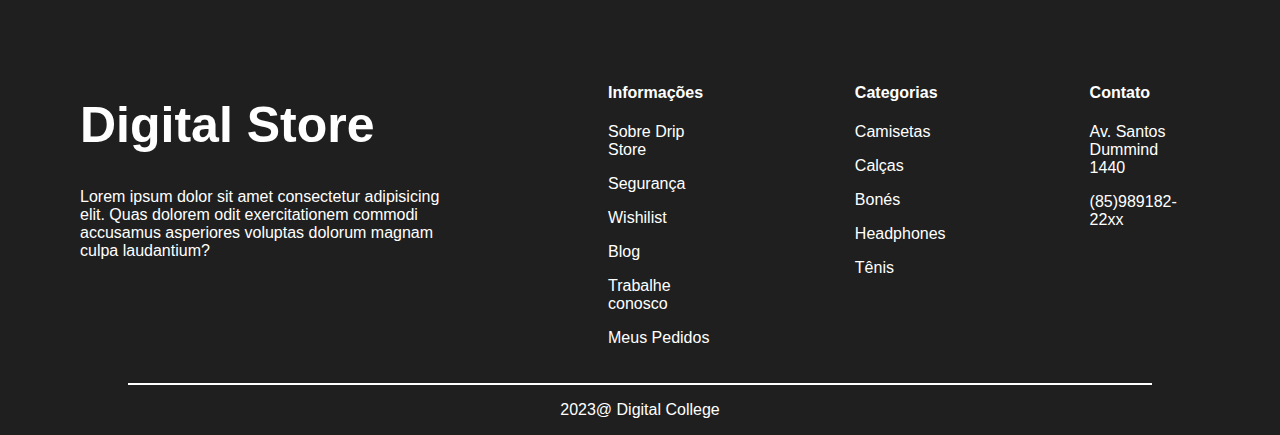
==== commit c2416852: "fiz cadastro" ====
--- a/index.html
+++ b/index.html
@@ -17,7 +17,7 @@
           <button id="btn-lupa" type="submit"><img src="imagens/Search.png" alt="lupa" id="lupa"></button>
           </div>
             <div id="buttons-menu">
-                <a href="#" id="menu">Cadastre-se</a>
+                <a href="cadastra.html" id="menu">Cadastre-se</a>
                 <a href="#" id="menuenter">Entrar</a>
             </div>
             <a href="#" id="carrinho-link" target="_blank"><img src="imagens/Group 53581.png" alt="imagemcarrinho" id="imgcarrinho"></a>
@@ -290,11 +290,40 @@
         </div>
     </div>
  </section>
- 
- 
-       
+ <section id="footer-store">
+    <div id="final-pag-principal">
+        <h1 id="digital-store">Digital Store</h1>
+        <p id="descricao-digital">Lorem ipsum dolor sit amet consectetur adipisicing elit. Quas dolorem odit exercitationem commodi accusamus asperiores voluptas dolorum magnam culpa laudantium?</p>
+    </div>
+    <div id="final-pag-principal">
+        <h4 id="informacao">Informações</h4>
+        <p id="links-final">Sobre Drip Store</p>
+        <p id="links-final">Segurança</p>
+        <p id="links-final">Wishilist</p>
+        <p id="links-final">Blog</p>
+        <p id="links-final">Trabalhe conosco</p>
+        <p id="links-final">Meus Pedidos</p>
+    </div>
+    <div id="final-pag-principal">
+        <h4 id="informacao">Categorias</h4>
+        <p id="links-final">Camisetas</p>
+        <p id="links-final">Calças</p>
+        <p id="links-final">Bonés</p>
+        <p id="links-final">Headphones</p>
+        <p id="links-final">Tênis</p>
+    </div>
+    <div id="final-pag-contato">
+        <div id="final-pag-principal">
+            <h4 id="informacao">Contato</h4>
+            <p id="links-final">Av. Santos Dummind 1440</p>
+            <p id="links-final">(85)989182-22xx</p>
+            </div>
+    </div> </section>
     </main>
     <footer>
+        <div id="fotter-digital">
+            <p id="footer">2023@ Digital College</p>
+        </div>
 
     </footer>
 
--- a/style.css
+++ b/style.css
@@ -355,6 +355,61 @@
 
 
 }
-
-
-
+#footer-store{
+background-color: rgba(31, 31, 31, 1);
+display: flex;
+
+height: 400px;
+width: 100%;
+color: rgba(255, 255, 255, 1);
+margin-bottom: 0;
+}
+#final-pag-principal{
+    max-width: 30%;
+    margin-left: 5rem;
+    margin-right: 4rem;
+    flex-wrap: wrap;
+    font-family: sans-serif;
+    margin-bottom: 0;
+   
+}
+#digital-store{
+font-size: 50px;
+}
+#descricao-digital{
+
+}
+#final-pag-principal{
+padding-top: 5rem;
+
+
+}
+#informacao{
+
+}
+#links-final{
+
+}
+footer{
+   margin: 0;
+    display: flex;
+    justify-content: center;
+
+   background-color: rgba(31, 31, 31, 1);
+}
+#fotter-digital{
+    display: flex;
+    justify-content: center;
+    border-top: 2px solid rgba(255, 255, 255, 1);
+    width: 80%;
+    margin: auto;
+    padding-top: 1rem;
+    font-family: sans-serif;
+    color: rgba(255, 255, 255, 1);
+}
+#footer{
+    margin-top: 0;
+}
+
+
+
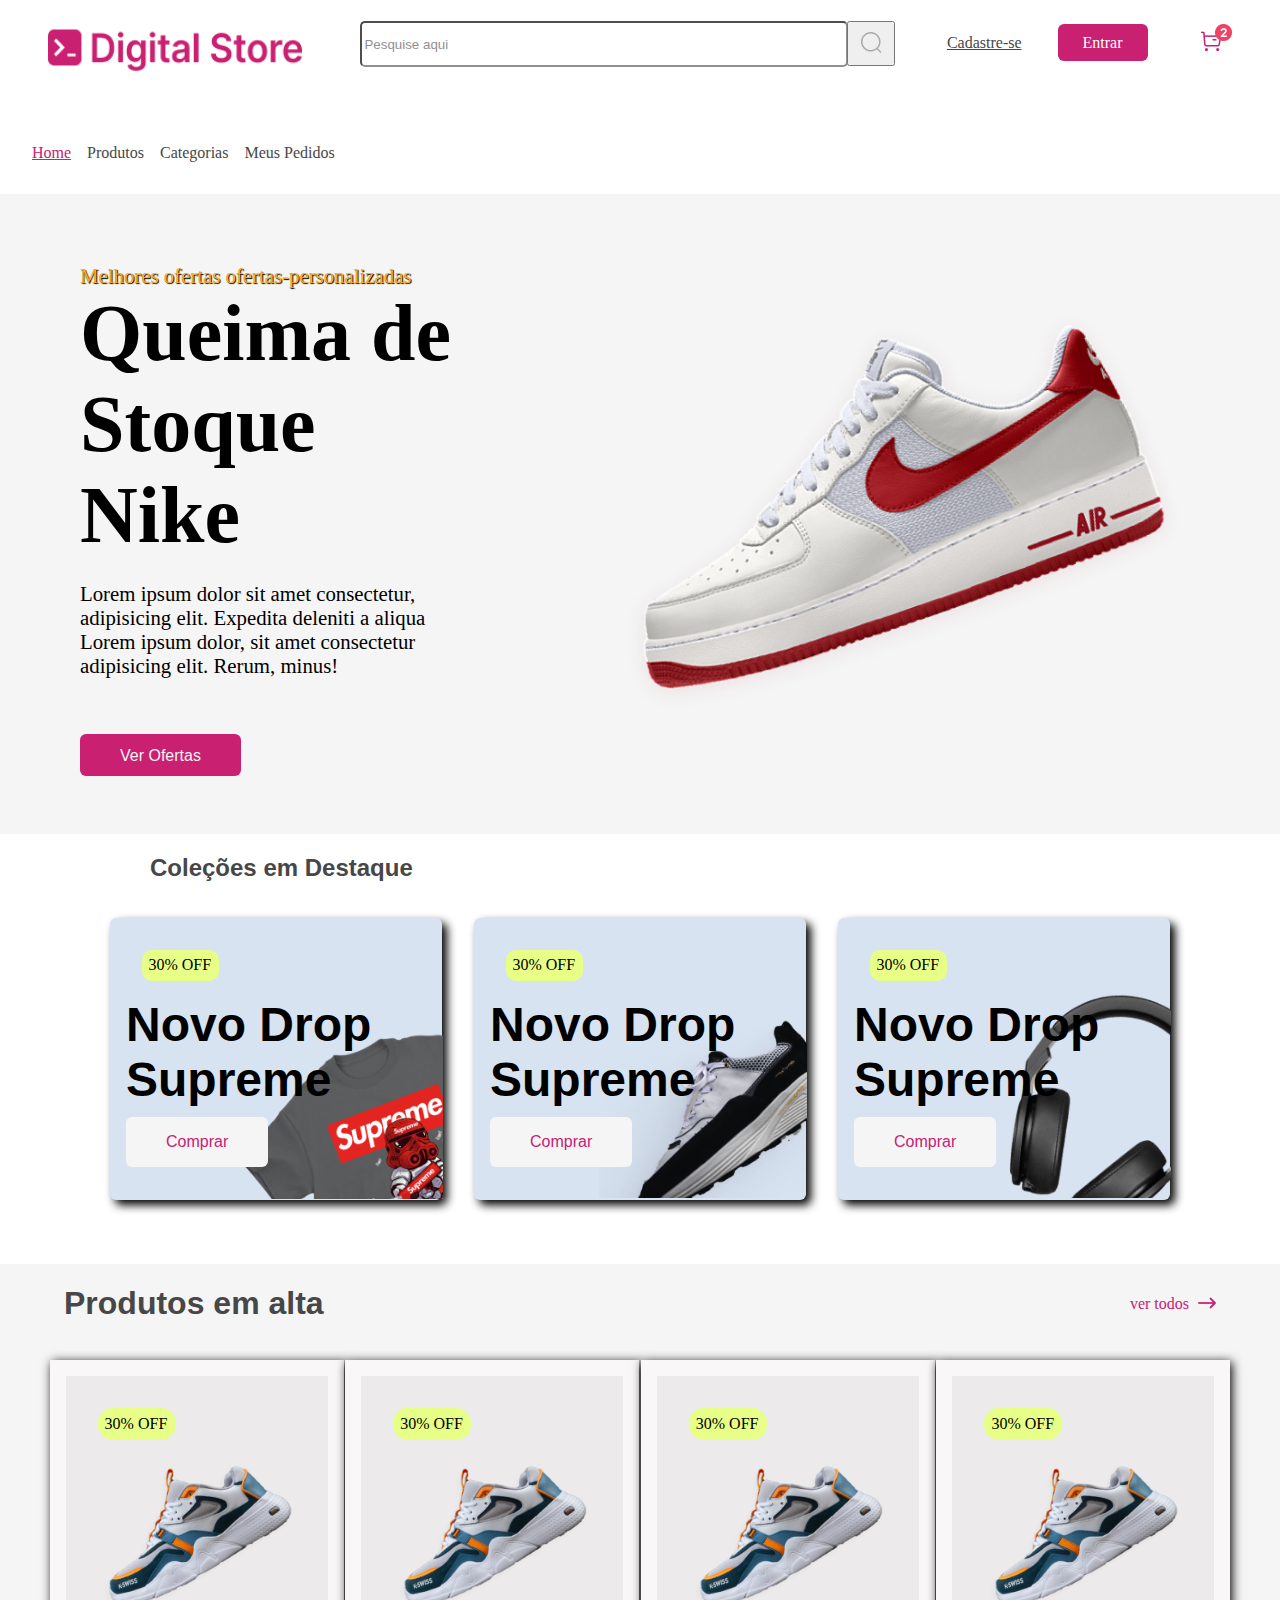
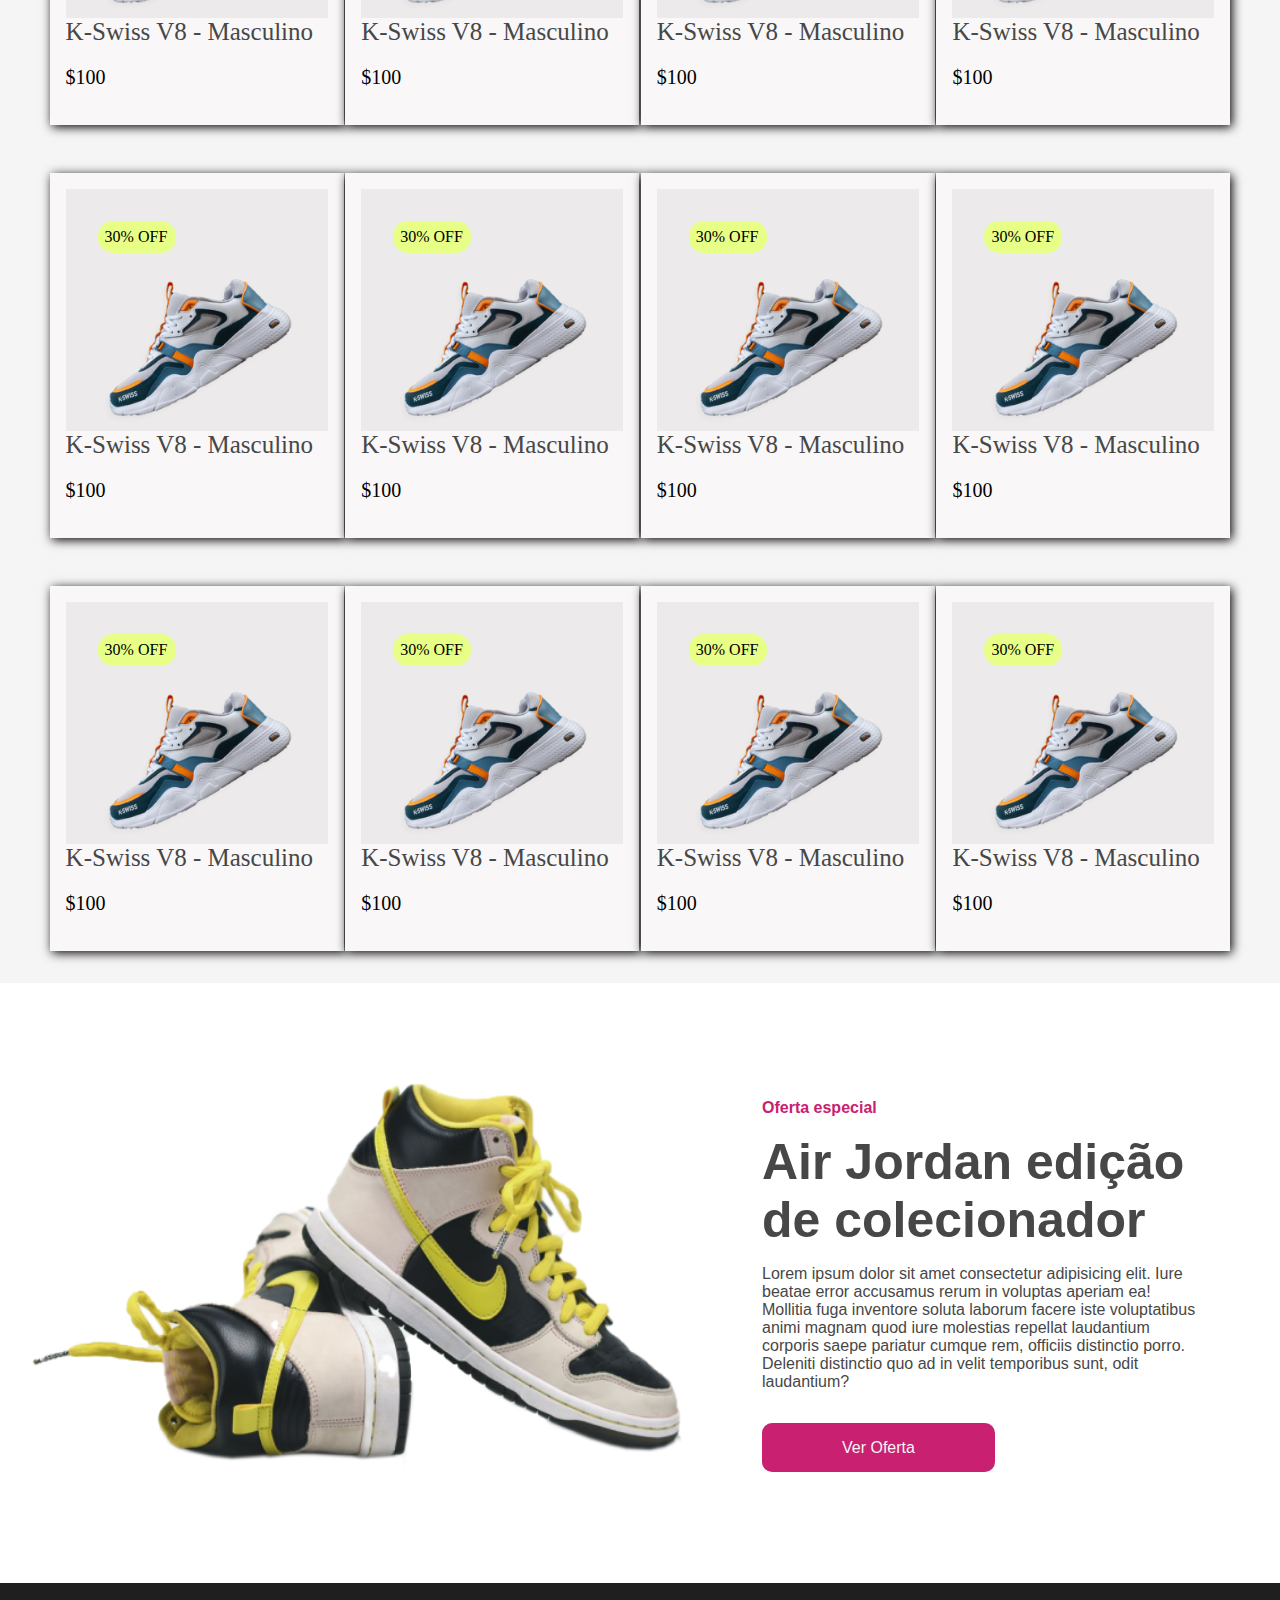
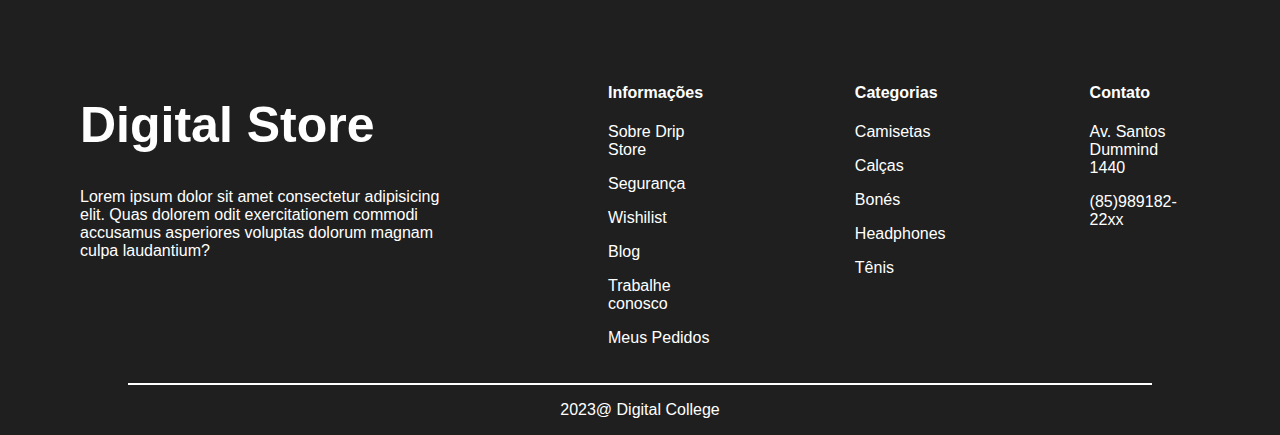
==== commit b4c2efd2: "input" ====
--- a/index.html
+++ b/index.html
@@ -9,16 +9,19 @@
         <section id="section-header">
             <img src="imagens/logo.png" alt="img" id="logo">
           <div id="barra-de-pesquisa">
-              <input  id="barra-pesquisa"
-              type="text" 
-              class="search-bar" 
-              placeholder  ="Pesquise aqui" 
-              name="search" >
-          <button id="btn-lupa" type="submit"><img src="imagens/Search.png" alt="lupa" id="lupa"></button>
+            <form action="#">
+
+                <input  id="barra-pesquisa"
+                type="text" 
+                class="search-bar" 
+                placeholder  ="Pesquise aqui" 
+                name="search" >
+                <button id="btn-lupa" type="submit"><img src="imagens/Search.png" alt="lupa" id="lupa"></button>
+            </form>
           </div>
             <div id="buttons-menu">
                 <a href="cadastra.html" id="menu">Cadastre-se</a>
-                <a href="#" id="menuenter">Entrar</a>
+                <a href="login.html" id="menuenter">Entrar</a>
             </div>
             <a href="#" id="carrinho-link" target="_blank"><img src="imagens/Group 53581.png" alt="imagemcarrinho" id="imgcarrinho"></a>
         </section>
--- a/style.css
+++ b/style.css
@@ -41,9 +41,6 @@
     padding-right: 25px;
     border-radius: 6px;
 }
-#carrinho-link{
-    
-}
 #barra-de-pequisa{
     color:rgba(71, 71, 71, 1);
     opacity: 60%;
@@ -75,6 +72,9 @@
     color: rgba(71, 71, 71, 1);
     padding-bottom: 2rem;
 }
+.search-bar{
+    border-radius: 5px;
+}
 #categorias:hover{
     text-decoration: underline;
 }
@@ -91,8 +91,6 @@
 }
 #main-section{ 
 padding-left: 5rem;
-}
-#texts-main{
 }
 #ofertas-personalizadas{
 padding: 0%;
@@ -101,6 +99,7 @@
 color: rgba(246, 170, 28, 1);
 letter-spacing: 0.75;
 font-size: 1.3rem;
+text-shadow: 1px 1px 1px black;
 }
 #Queima-de-estoque{
 font-size: 5rem;
@@ -280,9 +279,6 @@
 margin-top: 0%;
 padding: 1rem;
 }
-#link-sapato{
-
-}
 #img-calcados{
 width: 15rem;
 position: relative;
@@ -376,20 +372,13 @@
 #digital-store{
 font-size: 50px;
 }
-#descricao-digital{
-
-}
+
 #final-pag-principal{
 padding-top: 5rem;
 
 
 }
-#informacao{
-
-}
-#links-final{
-
-}
+
 footer{
    margin: 0;
     display: flex;
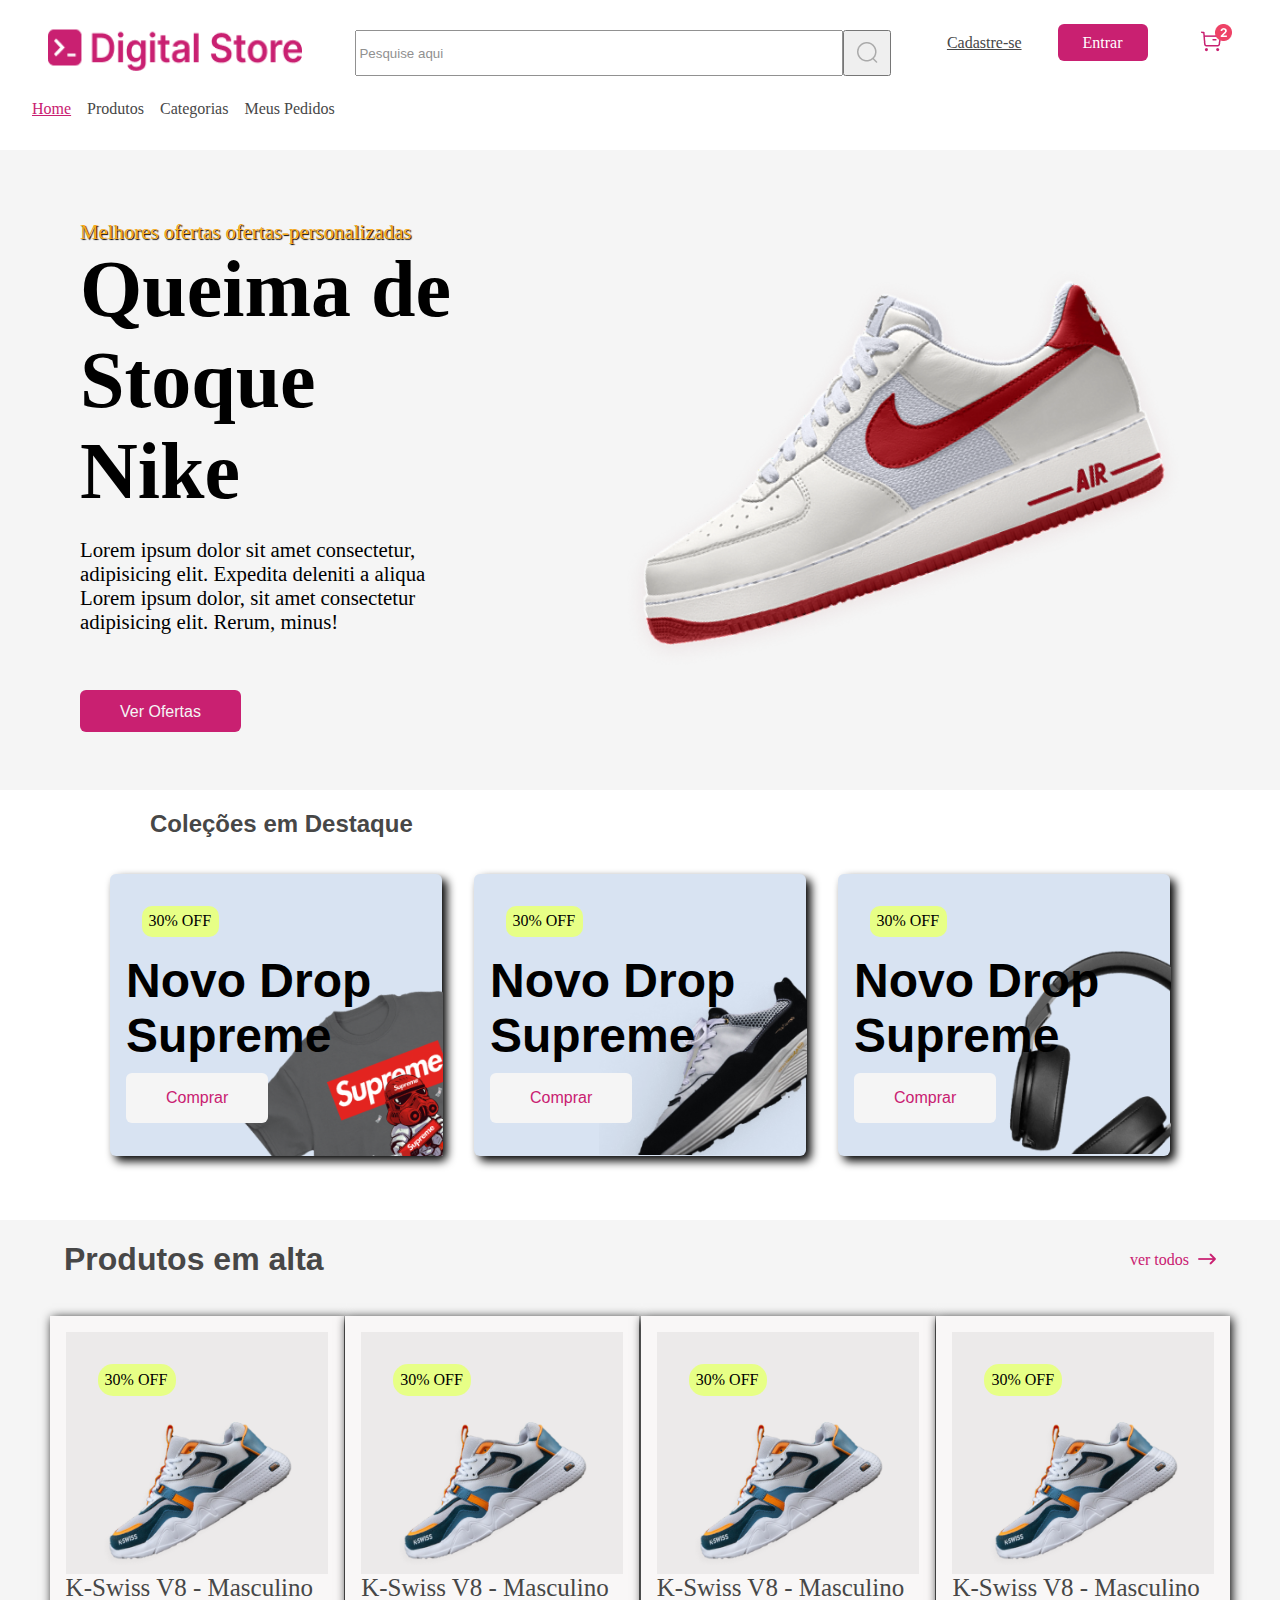
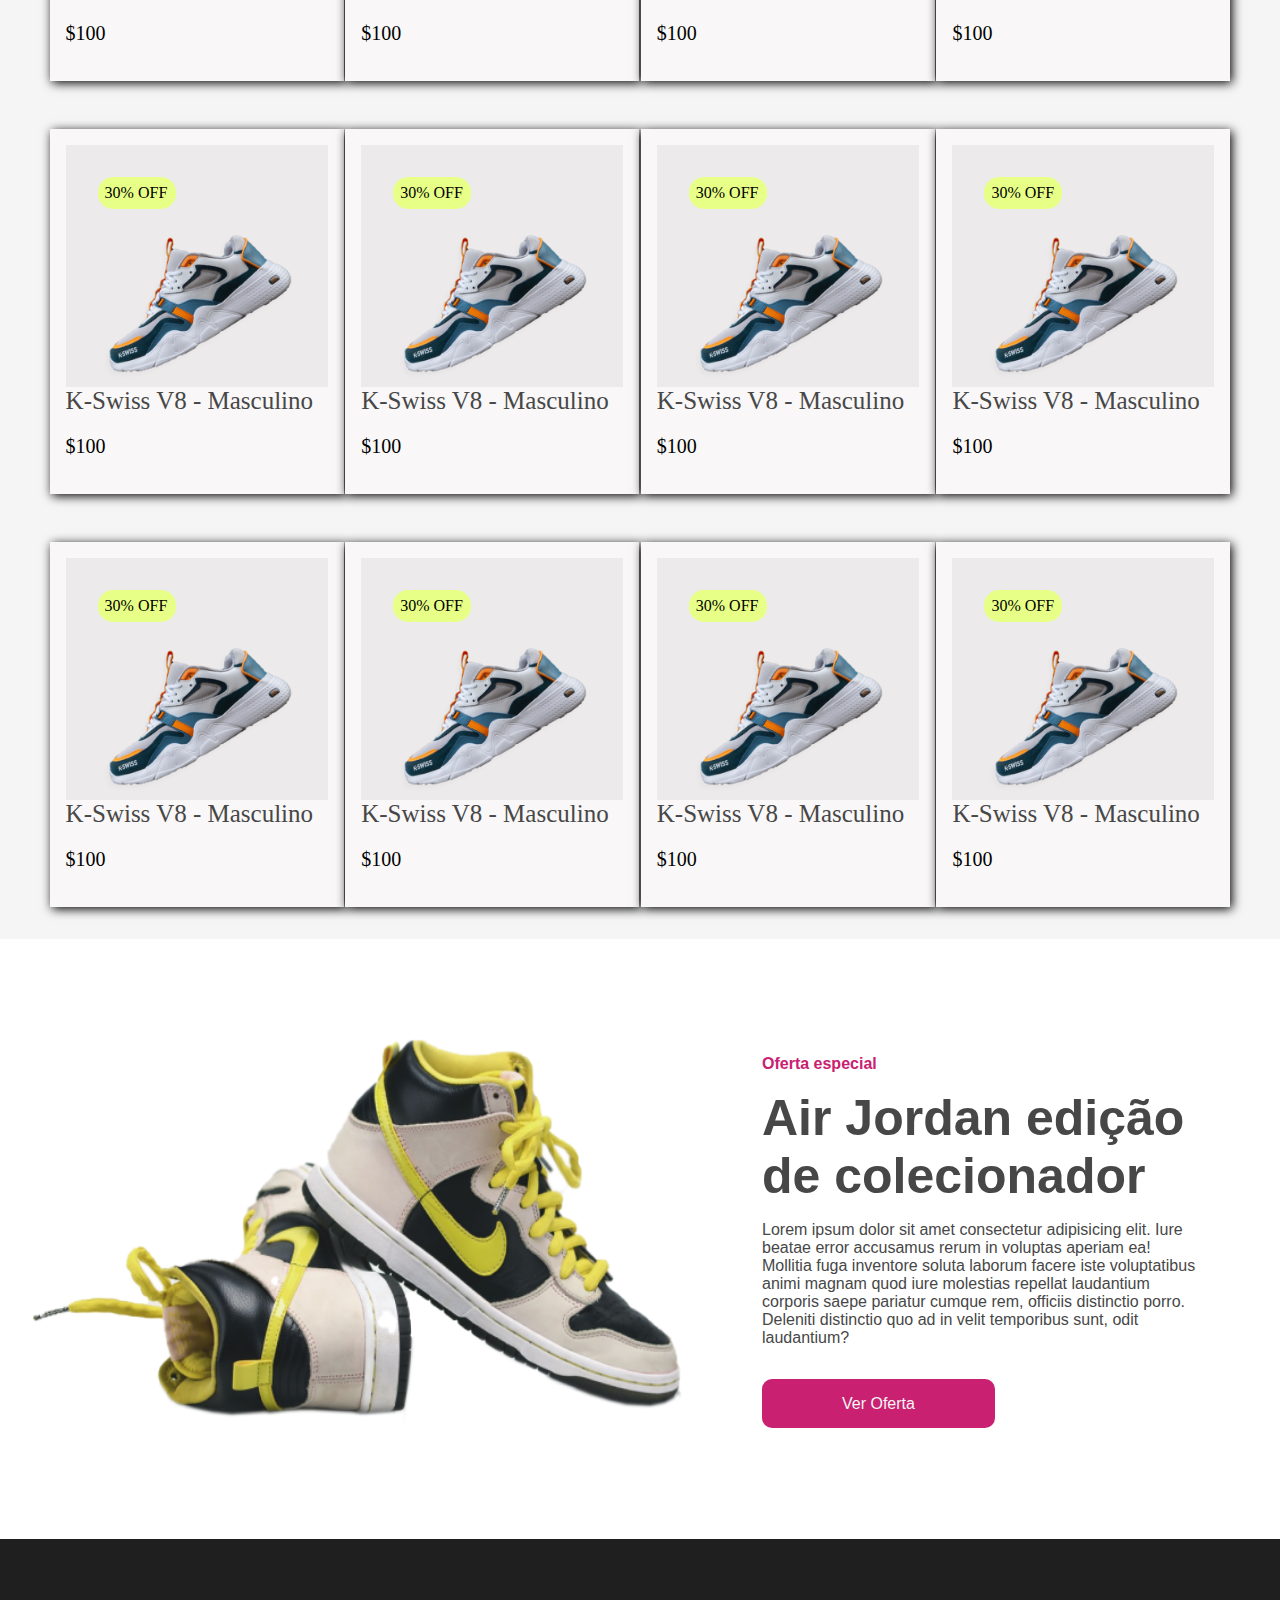
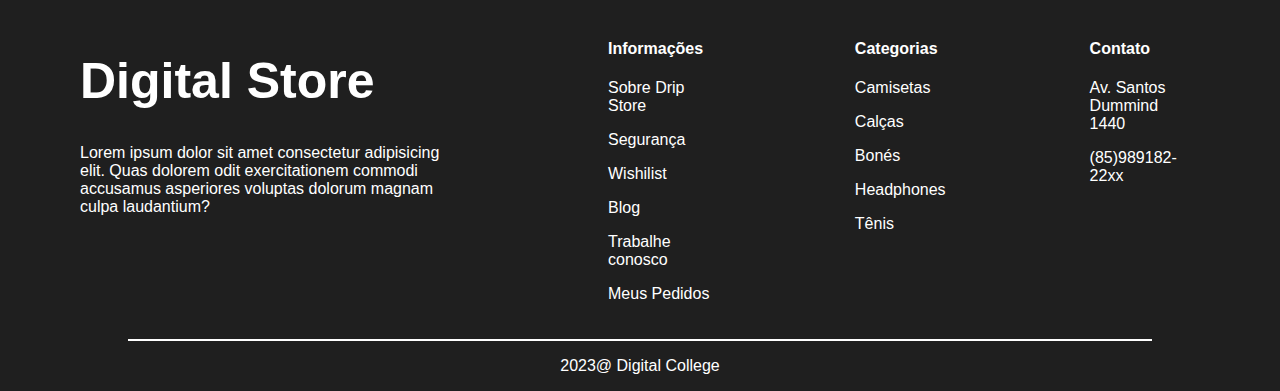
==== commit 742fa12b: "olaa" ====
--- a/index.html
+++ b/index.html
@@ -9,15 +9,17 @@
         <section id="section-header">
             <img src="imagens/logo.png" alt="img" id="logo">
           <div id="barra-de-pesquisa">
-            <form action="#">
+          
 
                 <input  id="barra-pesquisa"
                 type="text" 
-                class="search-bar" 
+           
                 placeholder  ="Pesquise aqui" 
-                name="search" >
+                name="search" 
+                >
                 <button id="btn-lupa" type="submit"><img src="imagens/Search.png" alt="lupa" id="lupa"></button>
-            </form>
+                
+       
           </div>
             <div id="buttons-menu">
                 <a href="cadastra.html" id="menu">Cadastre-se</a>
--- a/style.css
+++ b/style.css
@@ -6,15 +6,16 @@
 }
 header{
    background-color:rgba(255, 255, 255, 1);
+min-width: auto;
 }
 #section-header{
 display: flex;
 justify-content: space-between;
-height: 6rem;
-padding-top: 1.5rem;
-padding-bottom: 1.5rem;
-padding-left: 3rem;
-padding-right: 3rem;
+height: auto;
+padding-top: 1.5em;
+padding-bottom: 1.5em;
+padding-left: 3em;
+padding-right: 3em;
 }
 #logo{
     width: 16rem;
@@ -44,21 +45,28 @@
 #barra-de-pequisa{
     color:rgba(71, 71, 71, 1);
     opacity: 60%;
+    display: flex;
+    justify-content: center;
+    align-items: center;
+    
+    
 }
 #barra-pesquisa{
     height: 2.5rem;
     width: 30rem;
   opacity: 0.8;
-    position: relative;
-    bottom: 8px;
-    left: 5px;
+ 
     color: rgba(71, 71, 71, 1);
 }
 #btn-lupa{
-    height: 2.8rem;
+    height: 2.9rem;
     width: 3rem;
     position: relative;
-    bottom: 3px;
+    top: 6px;
+    right: 4px;
+ 
+
+    
     color: rgba(71, 71, 71, 1);
 }
 #categorias-header{
@@ -399,6 +407,60 @@
 #footer{
     margin-top: 0;
 }
-
-
-
+@media  screen and (max-width:35em) {
+#img-sapato,#imgcarrinho,#btn-lupa{
+ display: none;
+}
+    #ofertas-personalizadas{
+        font-size: 1rem;
+    }
+    header{
+        width: 100%;
+        display: flex;
+        justify-content: center;    
+        align-items: center;
+        flex-direction: column;
+    }
+    #section-header{
+        display: flex;
+        justify-content: center;
+        align-items: center;
+        min-height: 90%;
+       
+        margin:0 ;
+    }
+    #logo{
+        width: 50%;
+        height: 30px;
+    }
+    #barra-pesquisa{
+        width: 30vw;
+        height: 2em;
+        display: flex;
+        justify-content: end;    
+            align-items: center;
+    }
+    #menuenter{
+        width: auto;
+        height: auto;
+        padding: .3em;
+    
+    
+    }
+    #buttons-menu{
+        display: flex;
+        justify-content: space-between;
+        align-items: start;
+       font-size: 1em;
+       width: 30%;
+   
+    }
+    #menu{
+   
+      text-align: center;
+      padding-left: .5em;
+  
+    }
+}
+
+
